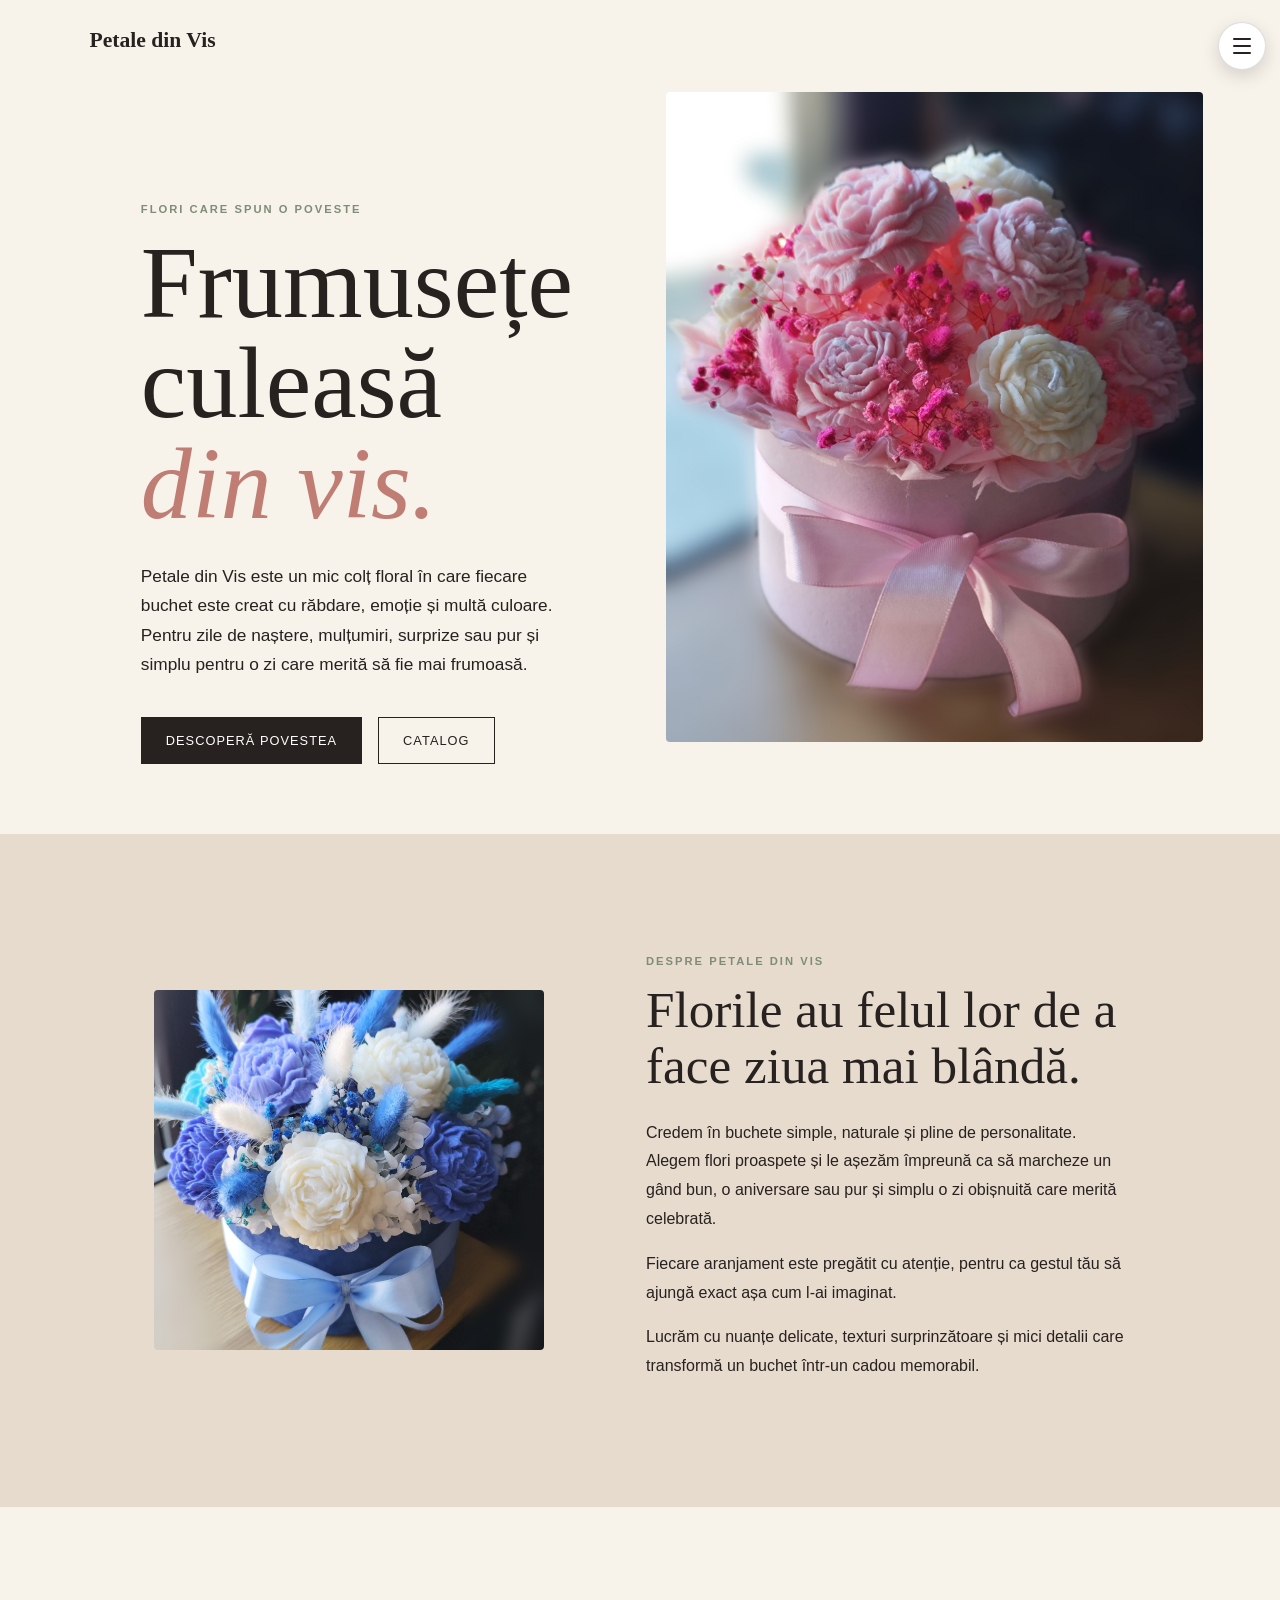
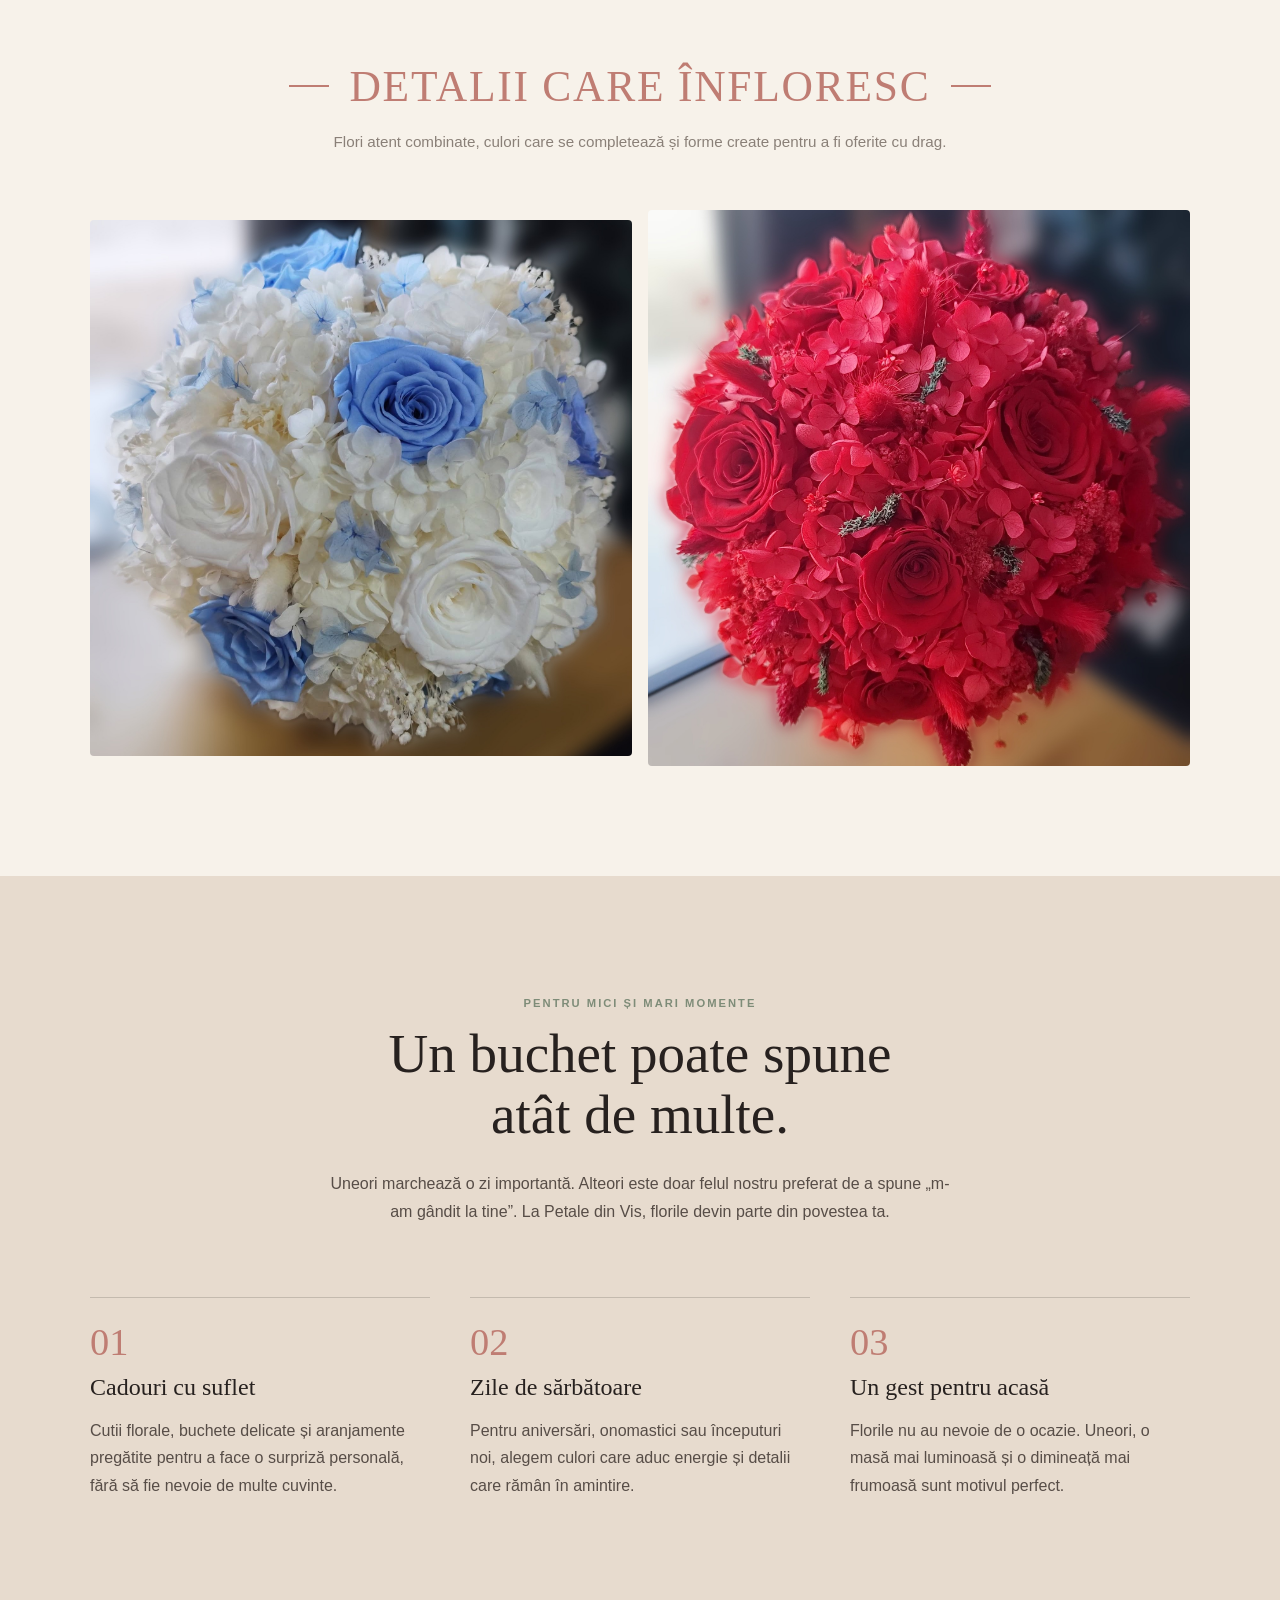
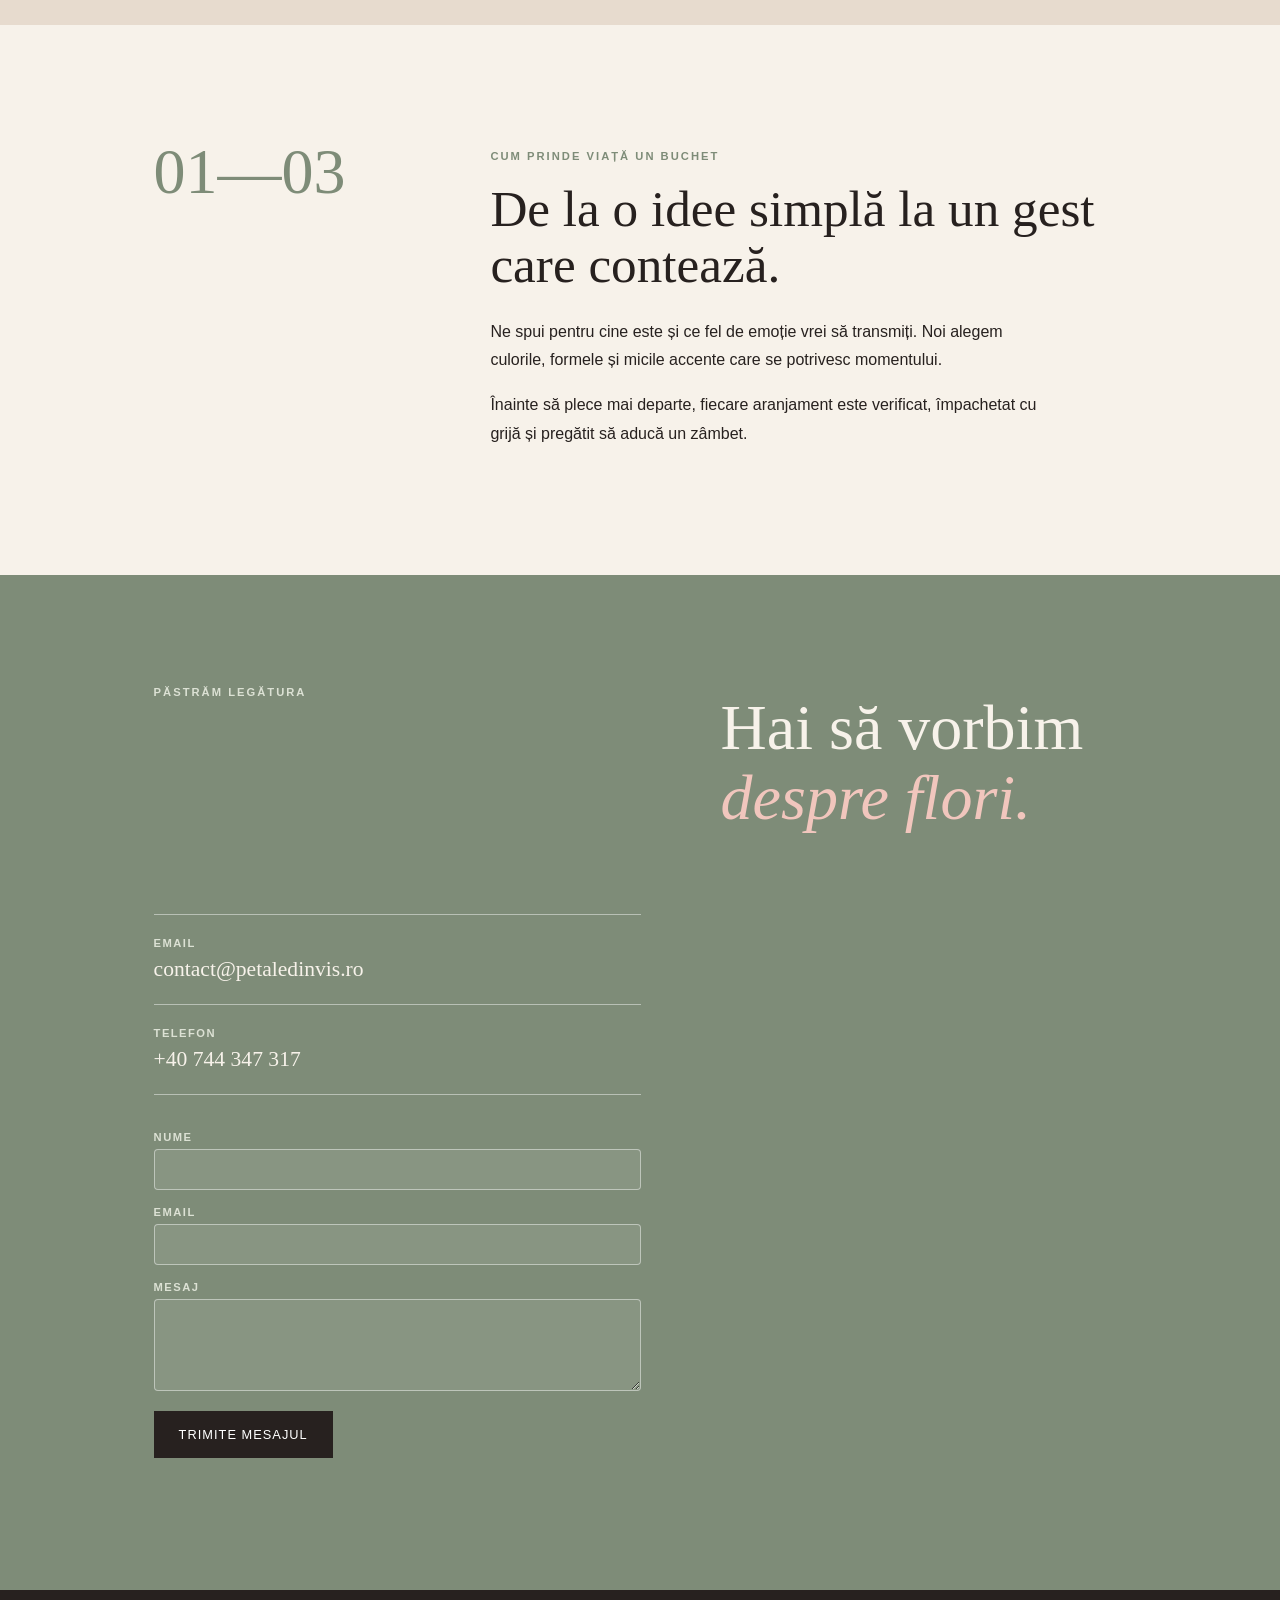
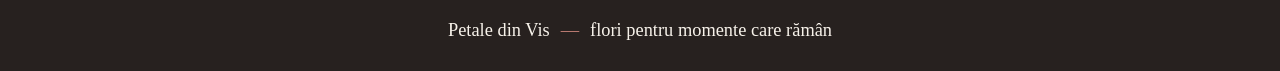
==== index.html @ ecc4f85a "Wire contact form to Brevo transactional email via a PHP endpoint Also fixes .cpanel.yml, which was " ====
<!doctype html>
<html lang="ro">
  <head>
    <meta charset="UTF-8" />
    <meta name="viewport" content="width=device-width, initial-scale=1.0, viewport-fit=cover" />
    <title>Petale din Vis</title>
    <script>
      (function () {
        try {
          var stored = localStorage.getItem('theme');
          var theme = stored || (window.matchMedia && window.matchMedia('(prefers-color-scheme: dark)').matches ? 'dark' : 'light');
          document.documentElement.setAttribute('data-theme', theme);
        } catch (e) {}
      })();
    </script>
    <link rel="stylesheet" href="style.css" />
  </head>
  <body>
    <button class="menu-toggle" id="menuToggle" type="button" aria-expanded="false" aria-controls="siteMenu" aria-label="Deschide meniul">
      <span></span><span></span><span></span>
    </button>
    <div class="site-menu-backdrop" id="siteMenuBackdrop"></div>
    <div class="site-menu" id="siteMenu" aria-hidden="true">
      <div class="site-menu__group">
        <p class="site-menu__eyebrow">Meniu</p>
        <nav class="site-menu__links" aria-label="Meniu principal">
          <a href="#acasa">Acasă</a>
          <a href="#momente">Pentru tine</a>
          <a href="catalog.html">Catalog</a>
          <a href="#contact">Contact</a>
        </nav>
      </div>
      <div class="site-menu__divider" aria-hidden="true"></div>
      <div class="site-menu__group site-menu__group--actions">
        <p class="site-menu__eyebrow">Cont</p>
        <div class="site-menu__actions">
          <button class="login-btn" id="loginBtn" type="button">
            <svg viewBox="0 0 24 24" fill="none" stroke="currentColor" stroke-width="2" stroke-linecap="round" stroke-linejoin="round" aria-hidden="true"><path d="M20 21a8 8 0 0 0-16 0" /><circle cx="12" cy="7" r="4" /></svg>
            Log in
          </button>
          <button class="theme-toggle" id="themeToggle" type="button" aria-pressed="false">
            <span class="theme-toggle__label">Mod întunecat</span>
            <span class="theme-toggle__track">
              <span class="theme-toggle__thumb">
                <svg class="icon-sun" viewBox="0 0 24 24" fill="none" stroke="currentColor" stroke-width="2" stroke-linecap="round" stroke-linejoin="round" aria-hidden="true"><circle cx="12" cy="12" r="4" /><path d="M12 2v2M12 20v2M4.9 4.9l1.4 1.4M17.7 17.7l1.4 1.4M2 12h2M20 12h2M4.9 19.1l1.4-1.4M17.7 6.3l1.4-1.4" /></svg>
                <svg class="icon-moon" viewBox="0 0 24 24" fill="none" stroke="currentColor" stroke-width="2" stroke-linecap="round" stroke-linejoin="round" aria-hidden="true"><path d="M20 14.5A8 8 0 1 1 9.5 4a6.5 6.5 0 0 0 10.5 10.5z" /></svg>
              </span>
            </span>
          </button>
        </div>
      </div>
    </div>
    <div class="login-modal" id="loginModal" aria-hidden="true">
      <div class="login-modal__panel" role="dialog" aria-modal="true" aria-labelledby="loginModalTitle">
        <p class="login-modal__eyebrow">Cont Petale din Vis</p>
        <h3 id="loginModalTitle">Autentificare</h3>
        <p>Alege cum vrei să te conectezi. Contul complet va fi disponibil în curând.</p>
        <button class="google-btn" id="googleSignInBtn" type="button">
          <svg viewBox="0 0 18 18" aria-hidden="true"><path fill="#4285F4" d="M17.64 9.2c0-.64-.06-1.25-.16-1.84H9v3.48h4.84a4.14 4.14 0 0 1-1.8 2.72v2.26h2.9c1.7-1.57 2.68-3.87 2.68-6.62z"/><path fill="#34A853" d="M9 18c2.43 0 4.47-.8 5.96-2.18l-2.9-2.26c-.8.54-1.84.86-3.06.86-2.35 0-4.34-1.59-5.05-3.72H.9v2.33A9 9 0 0 0 9 18z"/><path fill="#FBBC05" d="M3.95 10.7A5.4 5.4 0 0 1 3.66 9c0-.59.1-1.17.29-1.7V4.97H.9A9 9 0 0 0 0 9c0 1.45.35 2.83.9 4.03l3.05-2.33z"/><path fill="#EA4335" d="M9 3.58c1.32 0 2.5.45 3.44 1.35l2.58-2.58C13.46.89 11.43 0 9 0A9 9 0 0 0 .9 4.97l3.05 2.33C4.66 5.17 6.65 3.58 9 3.58z"/></svg>
          <span>Continuă cu Google</span>
        </button>
        <p class="login-modal__note" id="googleSignInNote"></p>
        <div class="login-modal__divider"><span>sau</span></div>
        <button class="login-modal__close" id="loginModalClose" type="button">Am înțeles</button>
      </div>
    </div>

    <header class="hero">
      <nav class="nav">
        <a class="brand" href="#acasa">Petale din Vis</a>
      </nav>
      <div class="hero-copy" id="acasa">
        <p class="eyebrow">FLORI CARE SPUN O POVESTE</p>
        <h1>Frumusețe culeasă<br /><em>din vis.</em></h1>
        <p class="intro">Petale din Vis este un mic colț floral în care fiecare buchet este creat cu răbdare, emoție și multă culoare. Pentru zile de naștere, mulțumiri, surprize sau pur și simplu pentru o zi care merită să fie mai frumoasă.</p>
        <div class="hero-buttons">
          <a class="button" href="#despre">Descoperă povestea</a>
          <a class="button button-outline" href="catalog.html">Catalog</a>
        </div>
      </div>
      <img class="hero-slot photo" src="buchet-roz-cutie.jpg" alt="Buchet roz într-o cutie cu fundă" />
    </header>

    <main>
      <section class="about" id="despre">
        <img class="small-slot photo" src="buchet-albastru-cutie.jpg" alt="Aranjament floral albastru într-o cutie catifelată" />
        <div class="about-copy">
          <p class="eyebrow">DESPRE PETALE DIN VIS</p>
          <h2>Florile au felul lor de a face ziua mai blândă.</h2>
          <p>Credem în buchete simple, naturale și pline de personalitate. Alegem flori proaspete și le așezăm împreună ca să marcheze un gând bun, o aniversare sau pur și simplu o zi obișnuită care merită celebrată.</p>
          <p>Fiecare aranjament este pregătit cu atenție, pentru ca gestul tău să ajungă exact așa cum l-ai imaginat.</p>
          <p>Lucrăm cu nuanțe delicate, texturi surprinzătoare și mici detalii care transformă un buchet într-un cadou memorabil.</p>
        </div>
      </section>

      <section class="gallery" aria-label="Galerie foto">
        <div class="gallery-heading">
          <p class="eyebrow">DETALII CARE ÎNFLORESC</p>
          <p class="gallery-note">Flori atent combinate, culori care se completează și forme create pentru a fi oferite cu drag.</p>
        </div>
        <div class="gallery-grid">
          <img class="gallery-tall photo" src="buchet-albastru.jpg" alt="Buchet cu trandafiri albaștri și albi" />
          <img class="gallery-wide photo" src="buchet-rosu.jpg" alt="Buchet cu trandafiri roșii" />
        </div>
      </section>

      <section class="moments" id="momente">
        <div class="moments-intro">
          <p class="eyebrow">PENTRU MICI ȘI MARI MOMENTE</p>
          <h2>Un buchet poate spune<br />atât de multe.</h2>
          <p>Uneori marchează o zi importantă. Alteori este doar felul nostru preferat de a spune „m-am gândit la tine”. La Petale din Vis, florile devin parte din povestea ta.</p>
        </div>
        <div class="moment-list">
          <article>
            <span>01</span>
            <h3>Cadouri cu suflet</h3>
            <p>Cutii florale, buchete delicate și aranjamente pregătite pentru a face o surpriză personală, fără să fie nevoie de multe cuvinte.</p>
          </article>
          <article>
            <span>02</span>
            <h3>Zile de sărbătoare</h3>
            <p>Pentru aniversări, onomastici sau începuturi noi, alegem culori care aduc energie și detalii care rămân în amintire.</p>
          </article>
          <article>
            <span>03</span>
            <h3>Un gest pentru acasă</h3>
            <p>Florile nu au nevoie de o ocazie. Uneori, o masă mai luminoasă și o dimineață mai frumoasă sunt motivul perfect.</p>
          </article>
        </div>
      </section>

      <section class="process">
        <div class="process-number">01—03</div>
        <div class="process-copy">
          <p class="eyebrow">CUM PRINDE VIAȚĂ UN BUCHET</p>
          <h2>De la o idee simplă la un gest care contează.</h2>
          <p>Ne spui pentru cine este și ce fel de emoție vrei să transmiți. Noi alegem culorile, formele și micile accente care se potrivesc momentului.</p>
          <p>Înainte să plece mai departe, fiecare aranjament este verificat, împachetat cu grijă și pregătit să aducă un zâmbet.</p>
        </div>
      </section>

      <section class="contact" id="contact">
        <p class="eyebrow">PĂSTRĂM LEGĂTURA</p>
        <h2>Hai să vorbim<br /><em>despre flori.</em></h2>
        <div class="contact-right">
          <div class="contact-details">
            <div><span>Email</span><strong>contact@petaledinvis.ro</strong></div>
            <div><span>Telefon</span><strong>+40 744 347 317</strong></div>
          </div>
          <form class="contact-form" id="contactForm" novalidate>
            <div class="form-field">
              <label for="cf-name">Nume</label>
              <input type="text" id="cf-name" name="name" autocomplete="name" required />
            </div>
            <div class="form-field">
              <label for="cf-email">Email</label>
              <input type="email" id="cf-email" name="email" autocomplete="email" required />
            </div>
            <div class="form-field">
              <label for="cf-message">Mesaj</label>
              <textarea id="cf-message" name="message" rows="4" required></textarea>
            </div>
            <div class="form-field form-field--hp" aria-hidden="true">
              <label for="cf-company">Companie</label>
              <input type="text" id="cf-company" name="company" tabindex="-1" autocomplete="off" />
            </div>
            <button type="submit" class="button contact-form__submit" id="contactFormSubmit">Trimite mesajul</button>
            <p class="contact-form__status" id="contactFormStatus" role="status" aria-live="polite"></p>
          </form>
        </div>
      </section>
    </main>

    <footer>Petale din Vis <span>—</span> flori pentru momente care rămân</footer>
    <script src="script.js"></script>
  </body>
</html>
---- style.css ----
:root {
  --ink: #27211f;
  --paper: #f7f2ea;
  --rose: #bf7d73;
  --sage: #7e8c78;
  --bg-alt: #e7dbce;
  --muted: #574d47;
  --muted-2: #8a8078;
  --border: rgba(39, 33, 31, .18);
  --footer-bg: #27211f;
  --footer-text: #f7f2ea;
  --contact-bg: var(--sage);
  --contact-text: var(--paper);
  --surface: #ffffff;
  --surface-border: rgba(39, 33, 31, .15);
  --button-bg: #27211f;
  --button-text: #ffffff;
}

:root[data-theme="dark"] {
  --ink: #f1ebe2;
  --paper: #1b1815;
  --rose: #e2998c;
  --sage: #9aa792;
  --bg-alt: #24201d;
  --muted: #cdc2b5;
  --muted-2: #a89e91;
  --border: rgba(241, 235, 226, .18);
  --footer-bg: #100e0c;
  --footer-text: #f1ebe2;
  --contact-bg: #3c4638;
  --contact-text: #f1ebe2;
  --surface: #262220;
  --surface-border: rgba(241, 235, 226, .16);
  --button-bg: #f1ebe2;
  --button-text: #1b1815;
}

* { box-sizing: border-box; }
html { scroll-behavior: smooth; }
body { margin: 0; background: var(--paper); color: var(--ink); font-family: Arial, Helvetica, sans-serif; transition: background-color .25s ease, color .25s ease; }
.hero { min-height: 800px; padding: 28px 7vw 70px; position: relative; overflow: hidden; }
.nav { display: flex; align-items: center; justify-content: space-between; gap: 12px 20px; flex-wrap: wrap; font-size: .75rem; font-weight: 700; letter-spacing: .11em; text-transform: uppercase; }
.nav a { color: inherit; text-decoration: none; }
.brand { font-family: Georgia, "Times New Roman", serif; font-size: 1.35rem; font-weight: bold; letter-spacing: 0; text-transform: none; }
.hero-copy { max-width: 610px; margin: 150px 0 0 4vw; position: relative; z-index: 1; }
.eyebrow { color: var(--sage); font-size: .7rem; font-weight: 700; letter-spacing: .18em; }
h1, h2 { font-family: Georgia, "Times New Roman", serif; font-weight: normal; line-height: 1.1; }
h1 { font-size: clamp(3.8rem, 8vw, 7.2rem); line-height: .98; margin: 18px 0 28px; }
h1 em { color: var(--rose); }
.intro { max-width: 440px; font-size: 1.08rem; line-height: 1.7; }
.hero-buttons { display: flex; gap: 16px; flex-wrap: wrap; }
.button { display: inline-block; background: var(--button-bg); color: var(--button-text); border: 1px solid var(--button-bg); margin-top: 20px; padding: 15px 24px; font-size: .8rem; letter-spacing: .08em; text-decoration: none; text-transform: uppercase; transition: background-color .25s ease, color .25s ease, border-color .25s ease; }
.button-outline { background: transparent; color: var(--ink); border-color: var(--ink); }
.photo { display: block; width: 100%; height: 100%; object-fit: cover; border-radius: 4px; }
.about, .moments, .catalog-hero, .catalog-grid, .gallery { transition: background-color .25s ease; }
:root[data-theme="dark"] .photo { filter: brightness(.92) saturate(1.02); }
.hero-slot { width: min(42vw, 620px); height: 650px; position: absolute; right: 6vw; top: 50%; transform: translateY(-50%); }
.about { background: var(--bg-alt); display: grid; gap: clamp(42px, 8vw, 130px); grid-template-columns: minmax(220px, 390px) minmax(280px, 600px); align-items: center; padding: 110px 12vw; }
.small-slot { height: 360px; }
.about-copy h2 { font-size: clamp(2.5rem, 4vw, 4.2rem); margin: 15px 0 24px; }
.about-copy p:not(.eyebrow) { line-height: 1.8; max-width: 570px; }
.gallery { padding: 110px 7vw; }
.gallery-heading { text-align: center; max-width: 960px; margin: 0 auto; }
.gallery-heading .eyebrow { display: flex; align-items: center; justify-content: center; gap: 20px; font-size: clamp(2rem, 3.4vw, 3rem); font-family: Georgia, "Times New Roman", serif; font-weight: normal; color: var(--rose); letter-spacing: .04em; text-transform: none; margin-bottom: 22px; white-space: nowrap; }
.gallery-heading .eyebrow::before, .gallery-heading .eyebrow::after { content: ""; width: 40px; height: 2px; background: var(--rose); }
.gallery-heading .gallery-note { color: var(--muted-2); font-size: .95rem; }
.gallery-grid { display: grid; grid-template-columns: 1fr 1fr; align-items: center; gap: 16px; max-width: 1100px; margin: 60px auto 0; }
.gallery-grid .photo { height: auto; object-fit: contain; }
.moments { background: var(--bg-alt); padding: 110px 7vw; }
.moments-intro { max-width: 640px; margin: 0 auto 70px; text-align: center; }
.moments-intro h2 { font-size: clamp(2.5rem, 4.3vw, 4.2rem); margin: 15px 0 24px; }
.moments-intro p:not(.eyebrow) { line-height: 1.8; color: var(--muted); }
.moment-list { display: grid; grid-template-columns: repeat(3, 1fr); gap: 40px; max-width: 1100px; margin: 0 auto; }
.moment-list article { border-top: 1px solid var(--border); padding-top: 22px; }
.moment-list span { font-family: Georgia, "Times New Roman", serif; font-size: 2.4rem; color: var(--rose); }
.moment-list h3 { font-family: Georgia, "Times New Roman", serif; font-weight: normal; font-size: 1.5rem; margin: 10px 0 14px; }
.moment-list p { line-height: 1.7; color: var(--muted); }
.process { display: grid; grid-template-columns: minmax(140px, 260px) minmax(280px, 640px); gap: clamp(30px, 6vw, 100px); align-items: start; padding: 110px 12vw; }
.process-number { font-family: Georgia, "Times New Roman", serif; font-size: clamp(2.6rem, 5vw, 4.4rem); color: var(--sage); }
.process-copy h2 { font-size: clamp(2.5rem, 4vw, 4.2rem); margin: 15px 0 24px; }
.process-copy p { line-height: 1.8; max-width: 560px; }
.contact { background: var(--contact-bg); color: var(--contact-text); padding: 100px 12vw; display: grid; grid-template-columns: 1.2fr 1fr; gap: 80px; align-items: start; transition: background-color .25s ease, color .25s ease; }
.contact .eyebrow { color: #dce1d4; }
.contact h2 { font-size: clamp(3.2rem, 5vw, 5.8rem); margin: 18px 0 0; }
.contact h2 em { color: #f1c6bd; }
.contact-right { display: flex; flex-direction: column; gap: 36px; }
.contact-details { border-top: 1px solid rgba(255,255,255,.45); }
.contact-details div { display: flex; flex-direction: column; gap: 8px; padding: 22px 0; border-bottom: 1px solid rgba(255,255,255,.45); }
.contact-details span { font-size: .7rem; font-weight: 700; letter-spacing: .13em; text-transform: uppercase; color: #dce1d4; }
.contact-details strong { font-family: Georgia, "Times New Roman", serif; font-size: 1.35rem; font-weight: normal; }

.contact-form { display: flex; flex-direction: column; gap: 16px; }
.form-field { display: flex; flex-direction: column; gap: 6px; }
.form-field label { font-size: .7rem; font-weight: 700; letter-spacing: .13em; text-transform: uppercase; color: #dce1d4; }
.form-field input, .form-field textarea { font-family: inherit; font-size: .95rem; color: var(--contact-text); background: rgba(255,255,255,.08); border: 1px solid rgba(255,255,255,.45); border-radius: 4px; padding: 11px 13px; resize: vertical; }
.form-field input::placeholder, .form-field textarea::placeholder { color: rgba(255,255,255,.5); }
.form-field input:focus, .form-field textarea:focus { outline: none; border-color: var(--rose); background: rgba(255,255,255,.14); }
.form-field--hp { position: absolute; width: 1px; height: 1px; overflow: hidden; opacity: 0; pointer-events: none; }
.contact-form__submit { align-self: flex-start; margin-top: 4px; }
.contact-form__submit[disabled] { opacity: .6; cursor: default; }
.contact-form__status { margin: 0; font-size: .85rem; min-height: 1.2em; }
.contact-form__status.is-success { color: #d9f2c8; }
.contact-form__status.is-error { color: #ffcfc4; }
footer { background: var(--footer-bg); color: var(--footer-text); padding: 30px 7vw; text-align: center; font-family: Georgia, "Times New Roman", serif; font-size: 1.15rem; transition: background-color .25s ease, color .25s ease; }
footer span { color: var(--rose); padding: 0 .4rem; }
.catalog-hero { background: var(--bg-alt); padding: 28px 7vw 90px; }
.catalog-intro { max-width: 640px; margin: 90px auto 0; text-align: center; }
.catalog-intro h1 { font-size: clamp(3rem, 6vw, 5.2rem); }
.catalog-intro .intro { max-width: 100%; margin: 0 auto; }
.catalog-grid { display: grid; grid-template-columns: repeat(auto-fit, minmax(240px, 1fr)); gap: 36px; max-width: 1200px; margin: 0 auto; padding: 90px 7vw; }
.catalog-item .photo { height: auto; aspect-ratio: 1 / 1; }
.catalog-item h3 { font-family: Georgia, "Times New Roman", serif; font-weight: normal; font-size: 1.3rem; margin: 18px 0 6px; }
.catalog-item p { color: var(--muted); margin: 0; }

.menu-toggle { position: fixed; top: max(22px, env(safe-area-inset-top)); right: max(14px, env(safe-area-inset-right)); width: 48px; height: 48px; display: flex; flex-direction: column; align-items: center; justify-content: center; gap: 5px; background: var(--surface); border: 1px solid var(--surface-border); border-radius: 50%; cursor: pointer; z-index: 1002; padding: 0; box-shadow: 0 6px 18px rgba(0,0,0,.14); transition: box-shadow .2s ease, transform .2s ease, background-color .25s ease, border-color .25s ease; }
.menu-toggle:hover { box-shadow: 0 8px 22px rgba(0,0,0,.18); transform: translateY(-1px); }
.menu-toggle:focus-visible { outline: 2px solid var(--rose); outline-offset: 3px; }
.menu-toggle span { width: 18px; height: 2px; border-radius: 2px; background: var(--ink); transition: transform .3s ease, opacity .2s ease, background-color .25s ease; }
.menu-toggle[aria-expanded="true"] span:nth-child(1) { transform: translateY(7px) rotate(45deg); }
.menu-toggle[aria-expanded="true"] span:nth-child(2) { opacity: 0; }
.menu-toggle[aria-expanded="true"] span:nth-child(3) { transform: translateY(-7px) rotate(-45deg); }

.site-menu-backdrop { position: fixed; inset: 0; background: rgba(15, 12, 10, .35); z-index: 999; opacity: 0; visibility: hidden; transition: opacity .3s ease, visibility 0s linear .3s; }
.site-menu-backdrop.is-open { opacity: 1; visibility: visible; transition: opacity .3s ease; }

.site-menu { position: fixed; top: 0; left: 0; right: 0; height: 20vh; background: var(--paper); background-image: linear-gradient(180deg, var(--surface) 0%, var(--paper) 100%); border-bottom: 1px solid var(--surface-border); box-shadow: 0 24px 48px rgba(0,0,0,.2); z-index: 1000; display: flex; align-items: center; gap: 5vw; padding: 26px 7vw; padding-right: calc(7vw + 68px); padding-top: max(26px, env(safe-area-inset-top)); transform: translateY(-100%); opacity: 0; visibility: hidden; overflow-y: auto; transition: transform .35s cubic-bezier(.22,1,.36,1), opacity .3s ease, visibility 0s linear .35s, background-color .25s ease; }
.site-menu.is-open { transform: translateY(0); opacity: 1; visibility: visible; transition: transform .35s cubic-bezier(.22,1,.36,1), opacity .3s ease, background-color .25s ease; }
.site-menu::before { content: ""; position: absolute; top: 0; left: 0; right: 0; height: 3px; background: linear-gradient(90deg, var(--rose), var(--sage)); }

.site-menu__group { display: flex; flex-direction: column; gap: 14px; }
.site-menu__eyebrow { color: var(--sage); font-size: .66rem; font-weight: 700; letter-spacing: .18em; text-transform: uppercase; }
.site-menu__divider { align-self: stretch; width: 1px; background: var(--surface-border); }

.site-menu__links { display: flex; flex-wrap: wrap; gap: 10px 30px; font-family: Georgia, "Times New Roman", serif; font-size: 1.1rem; }
.site-menu__links a { position: relative; color: var(--ink); text-decoration: none; padding-bottom: 3px; opacity: 0; transform: translateY(6px); transition: color .2s ease; }
.site-menu__links a::after { content: ""; position: absolute; left: 0; bottom: 0; width: 0; height: 1px; background: var(--rose); transition: width .25s ease; }
.site-menu__links a:hover { color: var(--rose); }
.site-menu__links a:hover::after { width: 100%; }
.site-menu.is-open .site-menu__links a { animation: menuLinkIn .4s ease forwards; }
.site-menu.is-open .site-menu__links a:nth-child(1) { animation-delay: .05s; }
.site-menu.is-open .site-menu__links a:nth-child(2) { animation-delay: .1s; }
.site-menu.is-open .site-menu__links a:nth-child(3) { animation-delay: .15s; }
.site-menu.is-open .site-menu__links a:nth-child(4) { animation-delay: .2s; }
@keyframes menuLinkIn { to { opacity: 1; transform: translateY(0); } }

.site-menu__group--actions { margin-left: auto; }
.site-menu__actions { display: flex; align-items: center; gap: 14px; flex-wrap: wrap; }
.login-btn { display: inline-flex; align-items: center; gap: 8px; background: transparent; border: 1px solid var(--ink); color: var(--ink); padding: 10px 18px; font-size: .72rem; font-weight: 700; letter-spacing: .08em; text-transform: uppercase; cursor: pointer; border-radius: 999px; transition: background-color .2s ease, color .2s ease, border-color .25s ease; }
.login-btn:hover { background: var(--ink); color: var(--paper); }
.login-btn svg { width: 15px; height: 15px; flex-shrink: 0; }

.theme-toggle { display: flex; align-items: center; gap: 8px; background: transparent; border: 1px solid var(--surface-border); color: var(--ink); padding: 5px; border-radius: 999px; cursor: pointer; }
.theme-toggle__track { position: relative; width: 42px; height: 24px; border-radius: 999px; background: var(--bg-alt); transition: background-color .25s ease; }
.theme-toggle__thumb { position: absolute; top: 2px; left: 2px; width: 20px; height: 20px; border-radius: 50%; background: var(--surface); box-shadow: 0 2px 6px rgba(0,0,0,.25); display: flex; align-items: center; justify-content: center; transition: transform .25s ease, background-color .25s ease; }
.theme-toggle__thumb svg { width: 12px; height: 12px; color: var(--rose); position: absolute; }
.theme-toggle__thumb .icon-moon { display: none; }
.theme-toggle[aria-pressed="true"] .theme-toggle__thumb { transform: translateX(18px); }
.theme-toggle[aria-pressed="true"] .theme-toggle__thumb .icon-sun { display: none; }
.theme-toggle[aria-pressed="true"] .theme-toggle__thumb .icon-moon { display: block; }
.theme-toggle__label { font-size: .68rem; font-weight: 700; letter-spacing: .06em; text-transform: uppercase; padding-right: 6px; }

.login-modal { position: fixed; inset: 0; background: rgba(15, 12, 10, .55); z-index: 1100; display: flex; align-items: center; justify-content: center; padding: 20px; opacity: 0; visibility: hidden; transition: opacity .2s ease, visibility 0s linear .2s; }
.login-modal.is-open { opacity: 1; visibility: visible; transition: opacity .2s ease; }
.login-modal__panel { position: relative; background: var(--surface); color: var(--ink); border: 1px solid var(--surface-border); border-radius: 12px; padding: 36px 30px; max-width: 360px; width: 100%; text-align: center; box-shadow: 0 30px 70px rgba(0,0,0,.35); }
.login-modal__panel::before { content: ""; position: absolute; top: 0; left: 16px; right: 16px; height: 3px; border-radius: 0 0 4px 4px; background: linear-gradient(90deg, var(--rose), var(--sage)); }
.login-modal__eyebrow { color: var(--sage); font-size: .66rem; font-weight: 700; letter-spacing: .18em; text-transform: uppercase; margin: 8px 0 10px; }
.login-modal__panel h3 { font-family: Georgia, "Times New Roman", serif; font-weight: normal; font-size: 1.6rem; margin: 0 0 10px; }
.login-modal__panel p { line-height: 1.6; color: var(--muted); margin: 0 0 22px; font-size: .92rem; }
.google-btn { display: flex; align-items: center; justify-content: center; gap: 10px; width: 100%; background: var(--surface); color: var(--ink); border: 1px solid var(--surface-border); padding: 12px 18px; font-size: .82rem; font-weight: 600; letter-spacing: .01em; cursor: pointer; border-radius: 999px; transition: box-shadow .2s ease, transform .15s ease; }
.google-btn:hover { box-shadow: 0 6px 16px rgba(0,0,0,.15); transform: translateY(-1px); }
.google-btn svg { width: 18px; height: 18px; flex-shrink: 0; }
.login-modal__divider { display: flex; align-items: center; gap: 12px; color: var(--muted-2); font-size: .7rem; letter-spacing: .1em; text-transform: uppercase; margin: 18px 0; }
.login-modal__divider::before, .login-modal__divider::after { content: ""; flex: 1; height: 1px; background: var(--surface-border); }
.login-modal__note { font-size: .78rem; color: var(--muted-2); margin: -6px 0 18px; min-height: 1.2em; }
.login-modal__close { background: var(--button-bg); color: var(--button-text); border: none; padding: 11px 22px; font-size: .72rem; font-weight: 700; letter-spacing: .06em; text-transform: uppercase; cursor: pointer; border-radius: 999px; width: 100%; }
@media (max-width: 720px) {
  body { padding-left: env(safe-area-inset-left); padding-right: env(safe-area-inset-right); }
  .hero { min-height: auto; padding: max(20px, env(safe-area-inset-top)) 6vw 50px; }
  footer { padding-bottom: max(30px, env(safe-area-inset-bottom)); }
  .nav { font-size: .68rem; gap: 10px 16px; }
  .hero-copy { margin: 60px 0 40px; }
  h1 { font-size: clamp(2.6rem, 11vw, 7.2rem); margin: 14px 0 22px; }
  .hero-slot { position: static; top: auto; transform: none; width: 100%; height: 280px; margin-top: 28px; }
  .hero-buttons { margin-top: 4px; }
  .about, .contact, .process { grid-template-columns: 1fr; padding: 60px 8vw; }
  .small-slot { height: 260px; }
  .gallery { padding: 60px 8vw; }
  .gallery-heading .eyebrow { font-size: 1.6rem; white-space: normal; gap: 12px; }
  .gallery-heading .eyebrow::before, .gallery-heading .eyebrow::after { width: 20px; }
  .gallery-grid { grid-template-columns: 1fr; margin-top: 36px; }
  .contact { gap: 40px; }
  .contact-right { gap: 28px; }
  .moments { padding: 60px 8vw; }
  .moments-intro { margin-bottom: 40px; }
  .moment-list { grid-template-columns: 1fr; gap: 28px; }
  .process { gap: 18px; }
  .catalog-hero { padding: 20px 6vw 60px; }
  .catalog-intro { margin-top: 60px; }
  .catalog-grid { padding: 60px 8vw; gap: 28px; }
  .menu-toggle { width: 42px; height: 42px; right: max(12px, env(safe-area-inset-right)); }
  .site-menu { height: 15vh; min-height: 260px; flex-direction: column; align-items: flex-start; justify-content: center; gap: 16px; padding: 20px 6vw; padding-right: calc(6vw + 54px); padding-top: max(20px, env(safe-area-inset-top)); }
  .site-menu__divider { display: none; }
  .site-menu__group { gap: 10px; }
  .site-menu__group--actions { margin-left: 0; width: 100%; }
  .site-menu__links { gap: 8px 18px; font-size: .95rem; }
  .site-menu__actions { gap: 12px; }
}
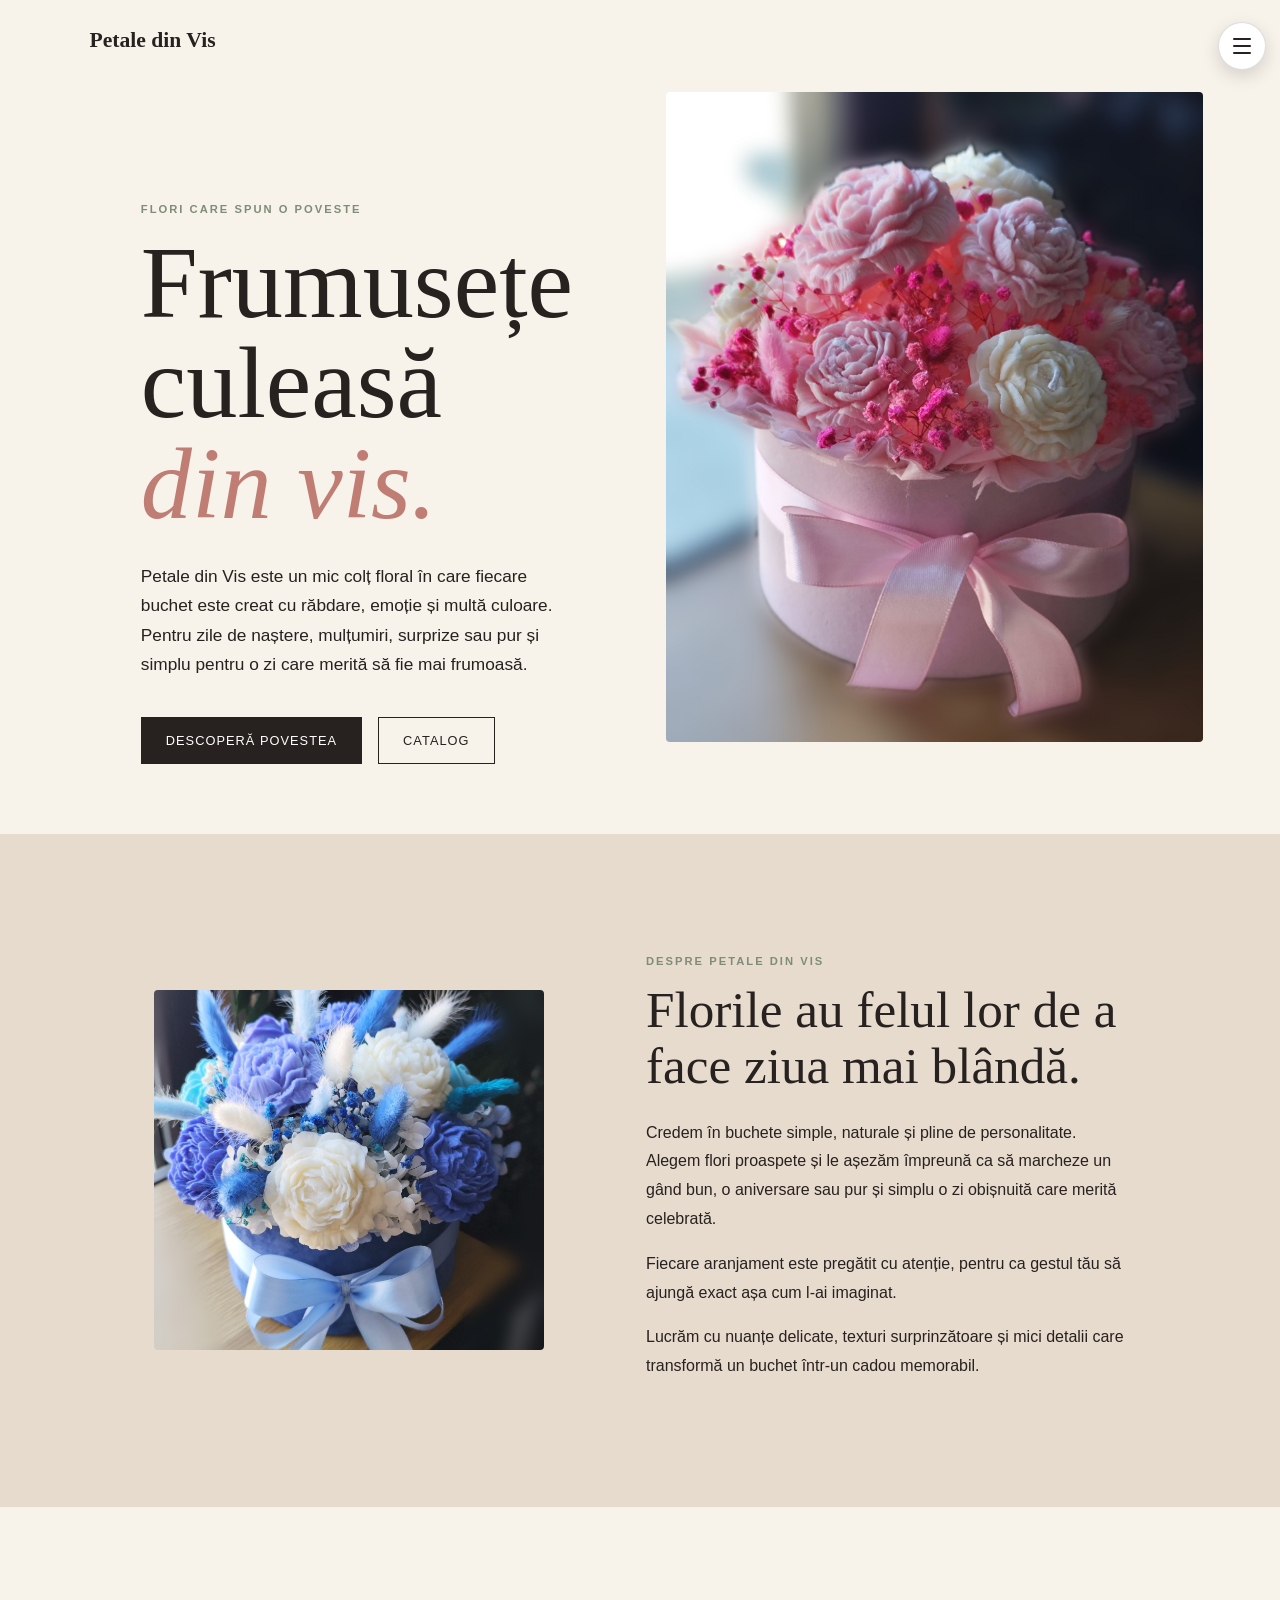
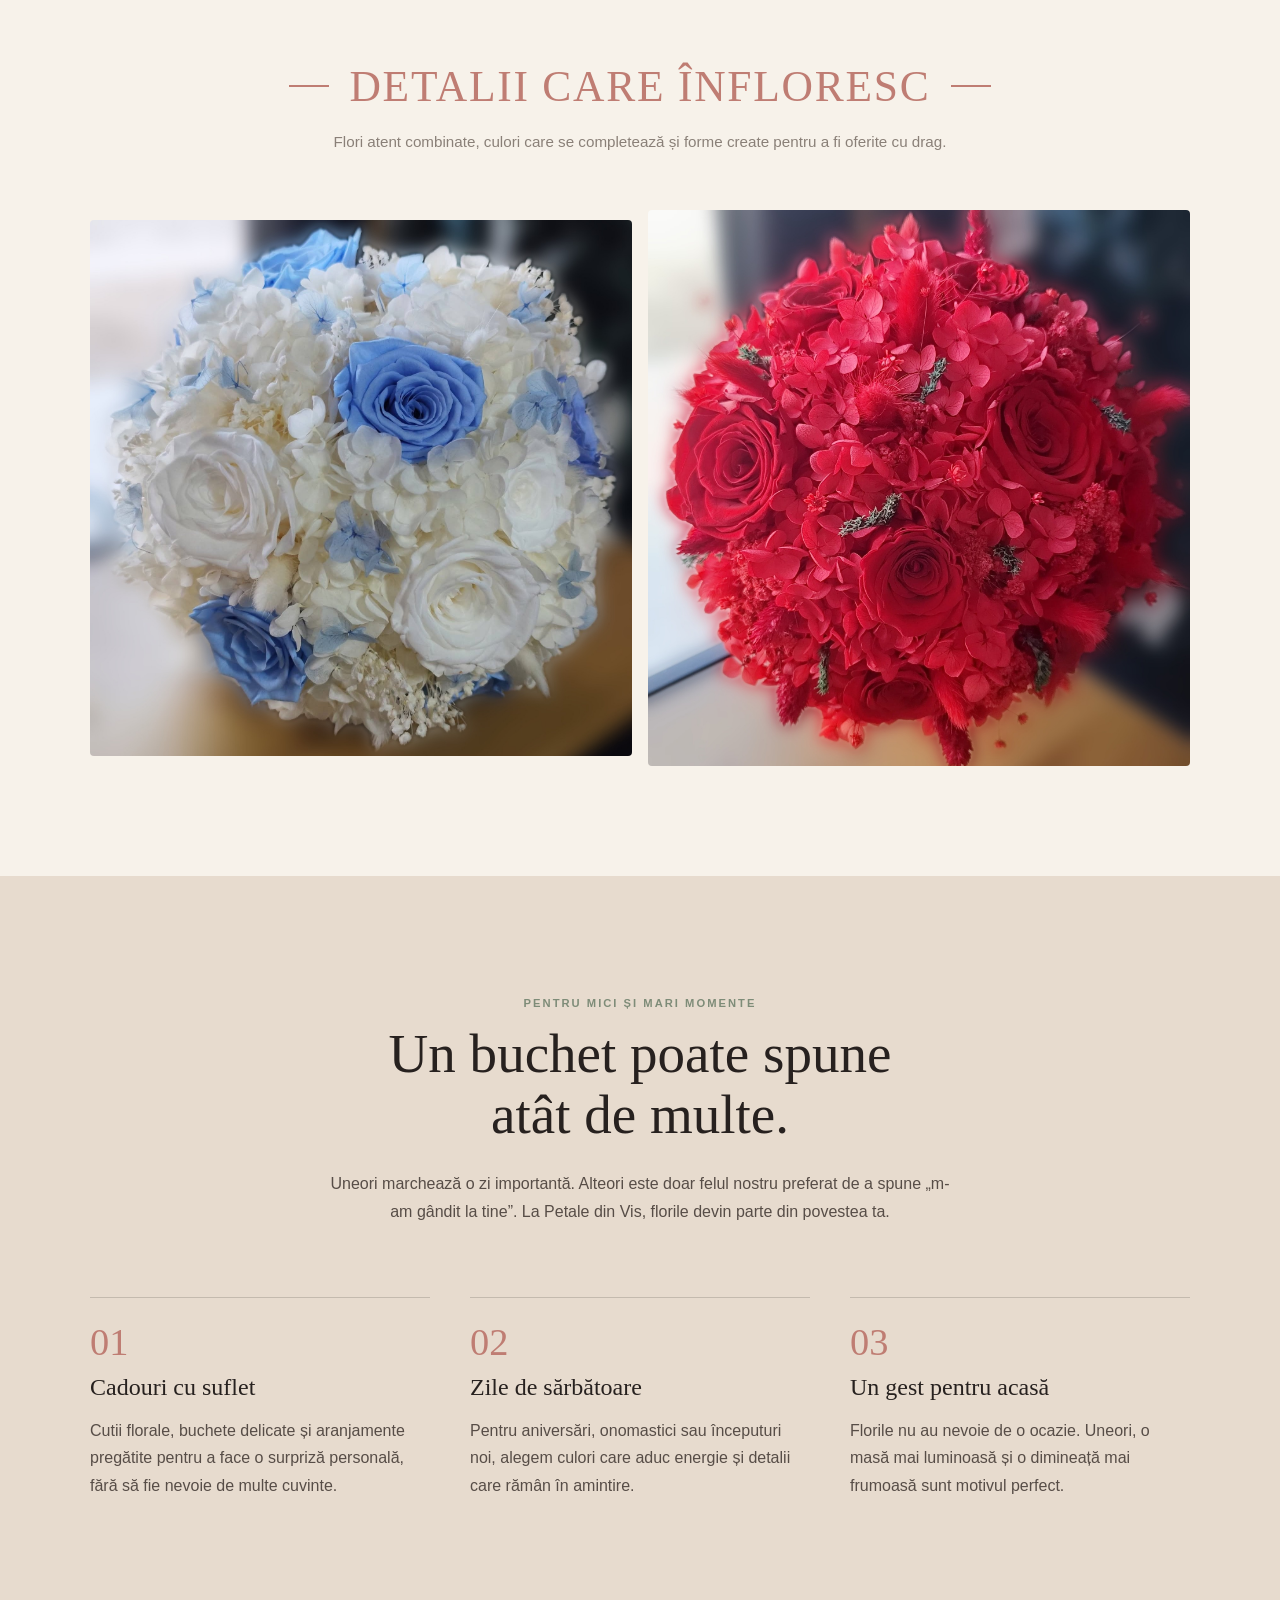
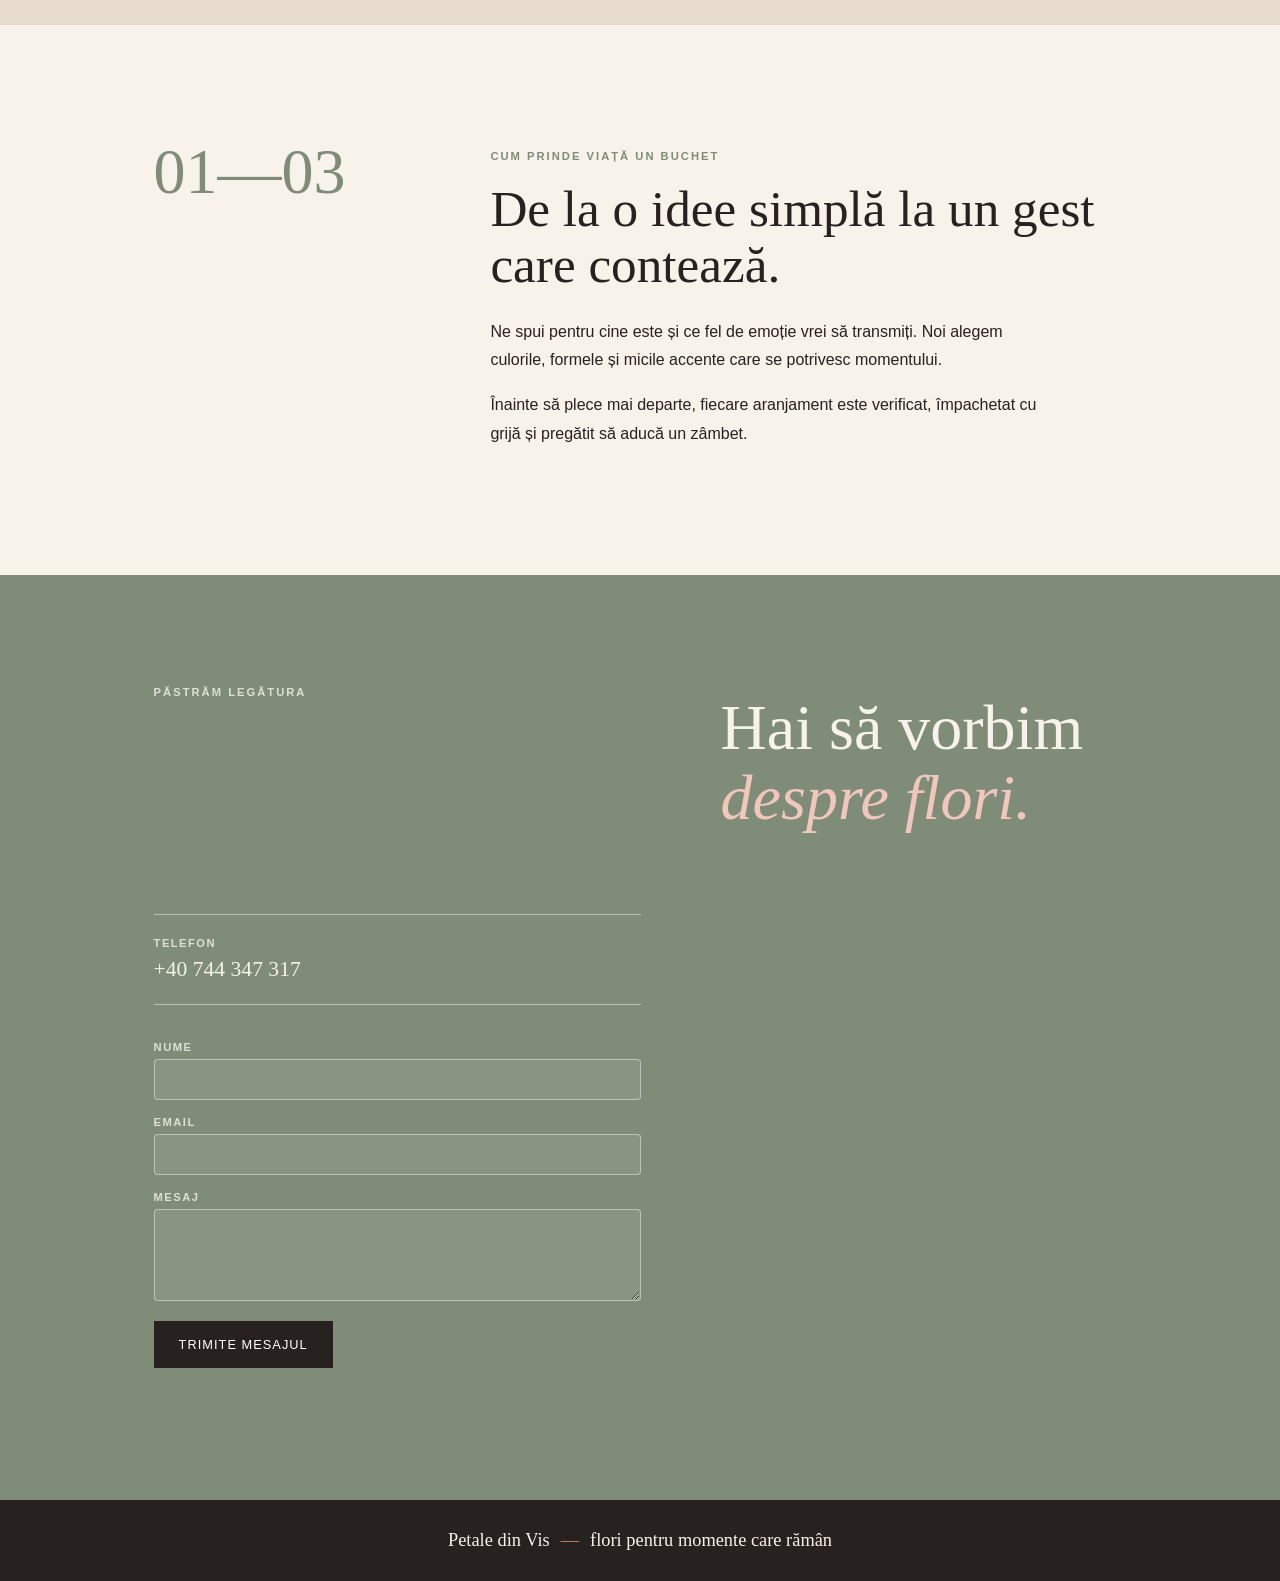
==== commit d8327821: "Remove email from contact details Removed email contact information from the contact details section" ====
--- a/index.html
+++ b/index.html
@@ -144,7 +144,6 @@
         <h2>Hai să vorbim<br /><em>despre flori.</em></h2>
         <div class="contact-right">
           <div class="contact-details">
-            <div><span>Email</span><strong>contact@petaledinvis.ro</strong></div>
             <div><span>Telefon</span><strong>+40 744 347 317</strong></div>
           </div>
           <form class="contact-form" id="contactForm" novalidate>
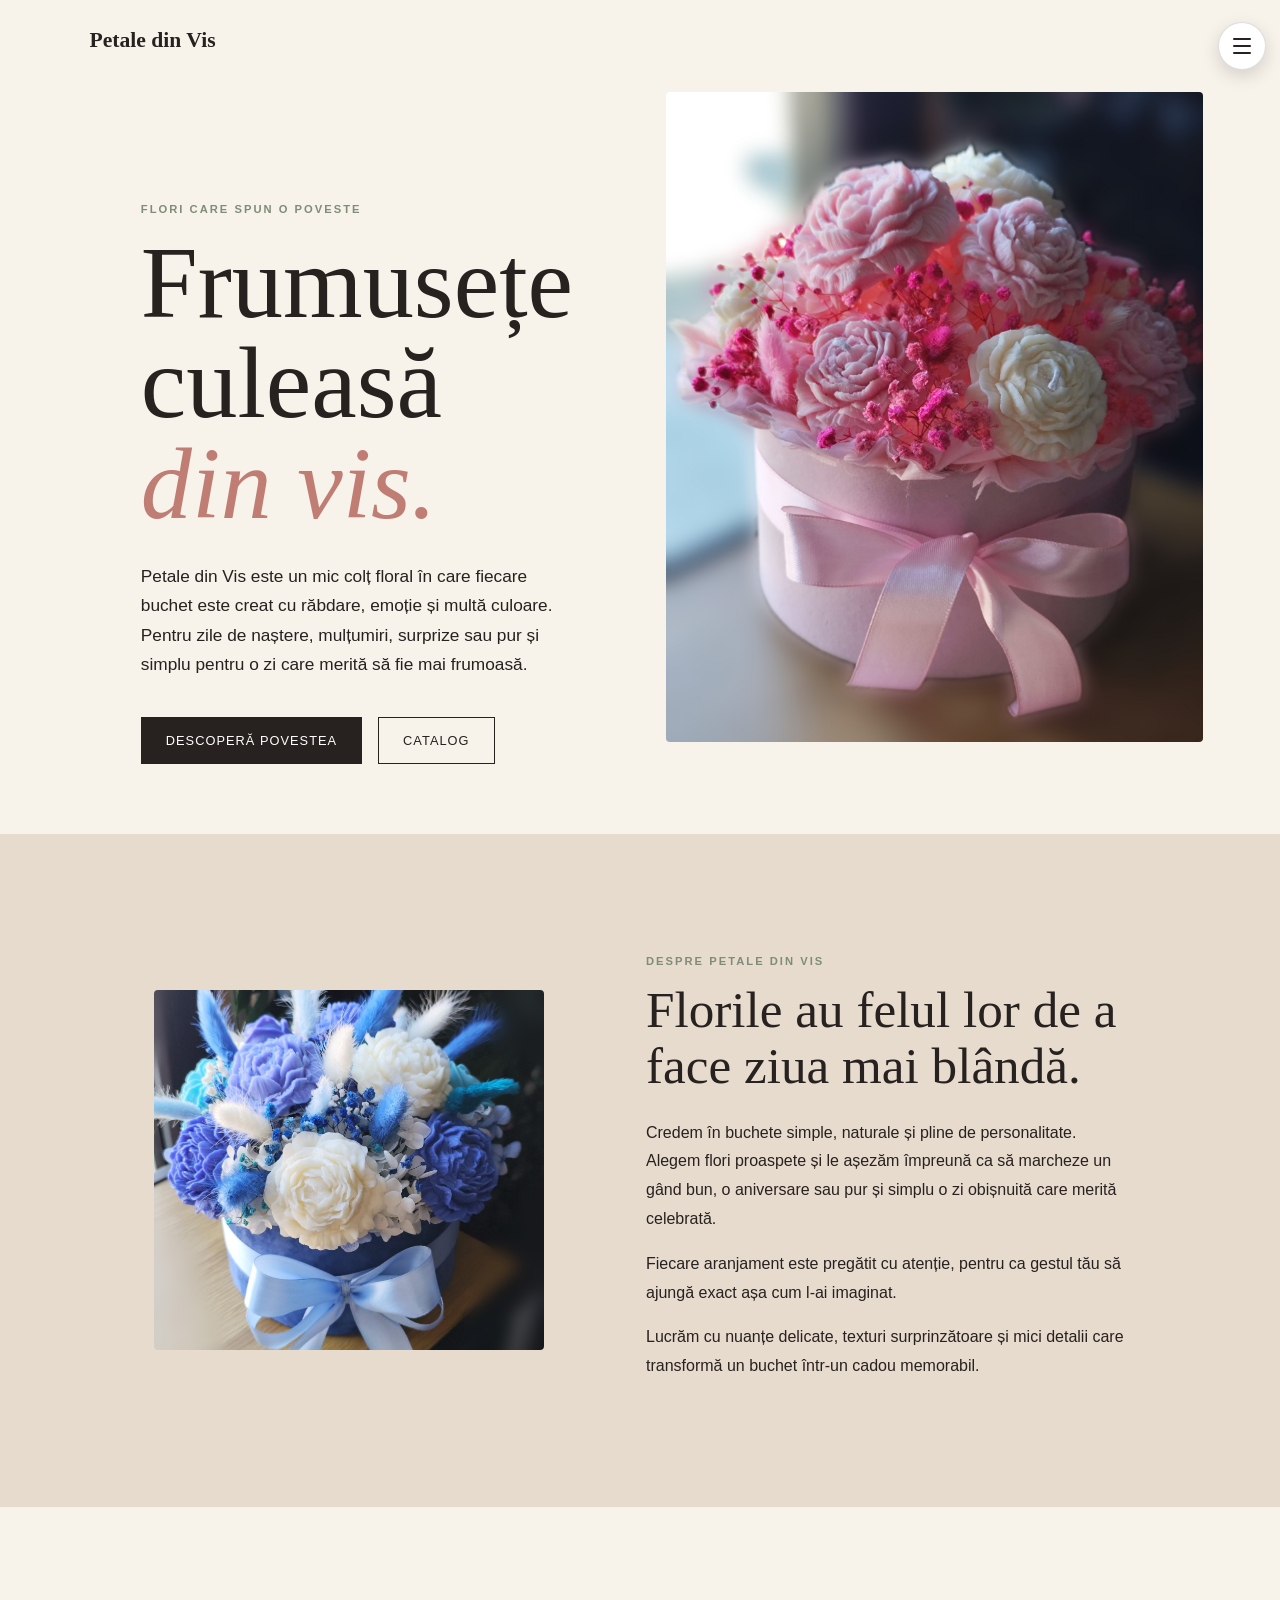
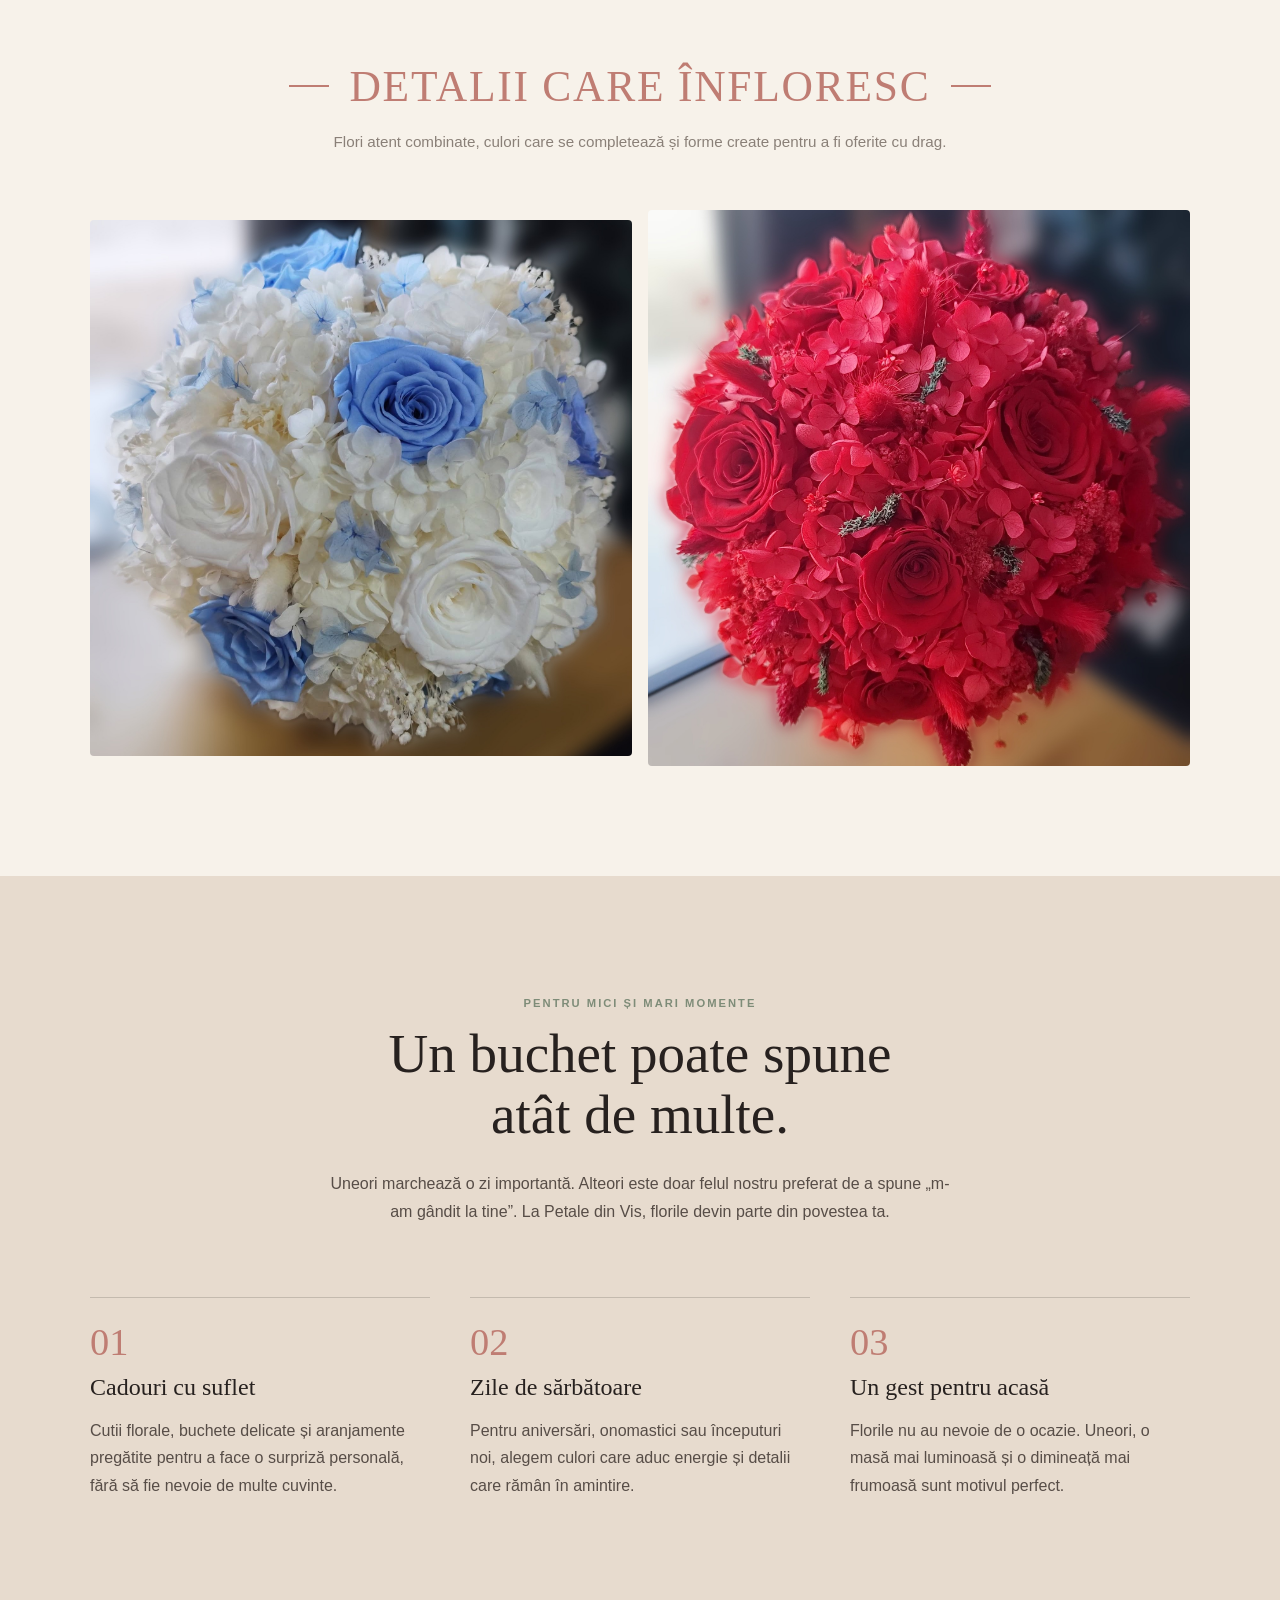
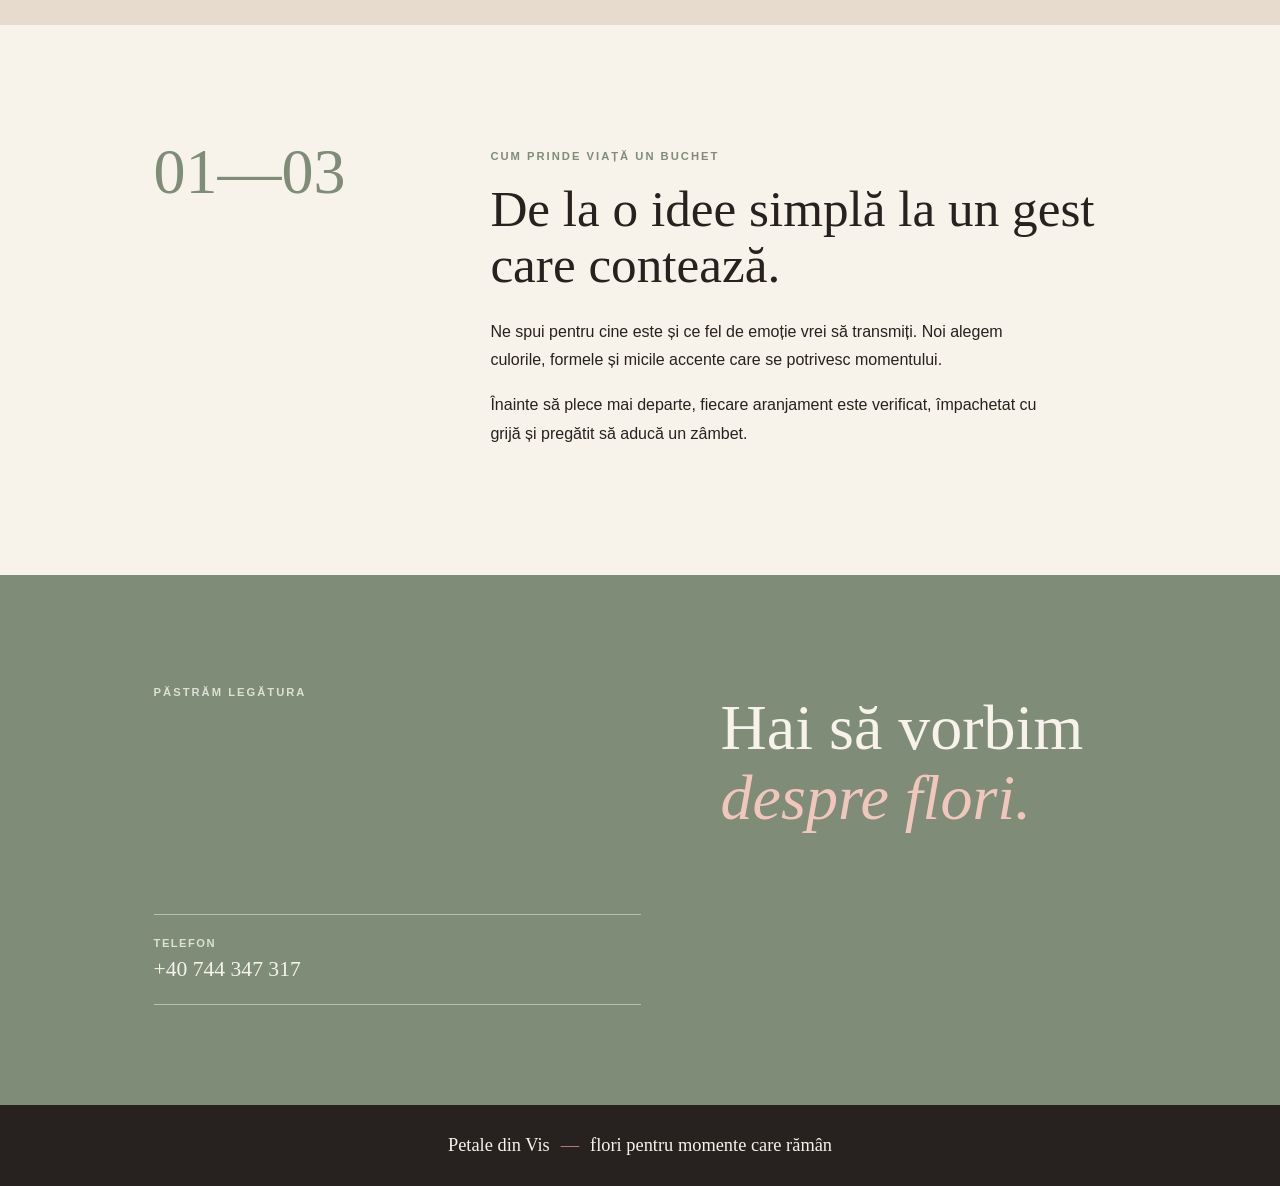
==== commit 7c55a3b7: "Simplify contact section to phone number only" ====
--- a/index.html
+++ b/index.html
@@ -142,30 +142,8 @@
       <section class="contact" id="contact">
         <p class="eyebrow">PĂSTRĂM LEGĂTURA</p>
         <h2>Hai să vorbim<br /><em>despre flori.</em></h2>
-        <div class="contact-right">
-          <div class="contact-details">
-            <div><span>Telefon</span><strong>+40 744 347 317</strong></div>
-          </div>
-          <form class="contact-form" id="contactForm" novalidate>
-            <div class="form-field">
-              <label for="cf-name">Nume</label>
-              <input type="text" id="cf-name" name="name" autocomplete="name" required />
-            </div>
-            <div class="form-field">
-              <label for="cf-email">Email</label>
-              <input type="email" id="cf-email" name="email" autocomplete="email" required />
-            </div>
-            <div class="form-field">
-              <label for="cf-message">Mesaj</label>
-              <textarea id="cf-message" name="message" rows="4" required></textarea>
-            </div>
-            <div class="form-field form-field--hp" aria-hidden="true">
-              <label for="cf-company">Companie</label>
-              <input type="text" id="cf-company" name="company" tabindex="-1" autocomplete="off" />
-            </div>
-            <button type="submit" class="button contact-form__submit" id="contactFormSubmit">Trimite mesajul</button>
-            <p class="contact-form__status" id="contactFormStatus" role="status" aria-live="polite"></p>
-          </form>
+        <div class="contact-details">
+          <div><span>Telefon</span><strong>+40 744 347 317</strong></div>
         </div>
       </section>
     </main>
--- a/style.css
+++ b/style.css
@@ -84,24 +84,10 @@
 .contact .eyebrow { color: #dce1d4; }
 .contact h2 { font-size: clamp(3.2rem, 5vw, 5.8rem); margin: 18px 0 0; }
 .contact h2 em { color: #f1c6bd; }
-.contact-right { display: flex; flex-direction: column; gap: 36px; }
 .contact-details { border-top: 1px solid rgba(255,255,255,.45); }
 .contact-details div { display: flex; flex-direction: column; gap: 8px; padding: 22px 0; border-bottom: 1px solid rgba(255,255,255,.45); }
 .contact-details span { font-size: .7rem; font-weight: 700; letter-spacing: .13em; text-transform: uppercase; color: #dce1d4; }
 .contact-details strong { font-family: Georgia, "Times New Roman", serif; font-size: 1.35rem; font-weight: normal; }
-
-.contact-form { display: flex; flex-direction: column; gap: 16px; }
-.form-field { display: flex; flex-direction: column; gap: 6px; }
-.form-field label { font-size: .7rem; font-weight: 700; letter-spacing: .13em; text-transform: uppercase; color: #dce1d4; }
-.form-field input, .form-field textarea { font-family: inherit; font-size: .95rem; color: var(--contact-text); background: rgba(255,255,255,.08); border: 1px solid rgba(255,255,255,.45); border-radius: 4px; padding: 11px 13px; resize: vertical; }
-.form-field input::placeholder, .form-field textarea::placeholder { color: rgba(255,255,255,.5); }
-.form-field input:focus, .form-field textarea:focus { outline: none; border-color: var(--rose); background: rgba(255,255,255,.14); }
-.form-field--hp { position: absolute; width: 1px; height: 1px; overflow: hidden; opacity: 0; pointer-events: none; }
-.contact-form__submit { align-self: flex-start; margin-top: 4px; }
-.contact-form__submit[disabled] { opacity: .6; cursor: default; }
-.contact-form__status { margin: 0; font-size: .85rem; min-height: 1.2em; }
-.contact-form__status.is-success { color: #d9f2c8; }
-.contact-form__status.is-error { color: #ffcfc4; }
 footer { background: var(--footer-bg); color: var(--footer-text); padding: 30px 7vw; text-align: center; font-family: Georgia, "Times New Roman", serif; font-size: 1.15rem; transition: background-color .25s ease, color .25s ease; }
 footer span { color: var(--rose); padding: 0 .4rem; }
 .catalog-hero { background: var(--bg-alt); padding: 28px 7vw 90px; }
@@ -190,7 +176,6 @@
   .gallery-heading .eyebrow::before, .gallery-heading .eyebrow::after { width: 20px; }
   .gallery-grid { grid-template-columns: 1fr; margin-top: 36px; }
   .contact { gap: 40px; }
-  .contact-right { gap: 28px; }
   .moments { padding: 60px 8vw; }
   .moments-intro { margin-bottom: 40px; }
   .moment-list { grid-template-columns: 1fr; gap: 28px; }
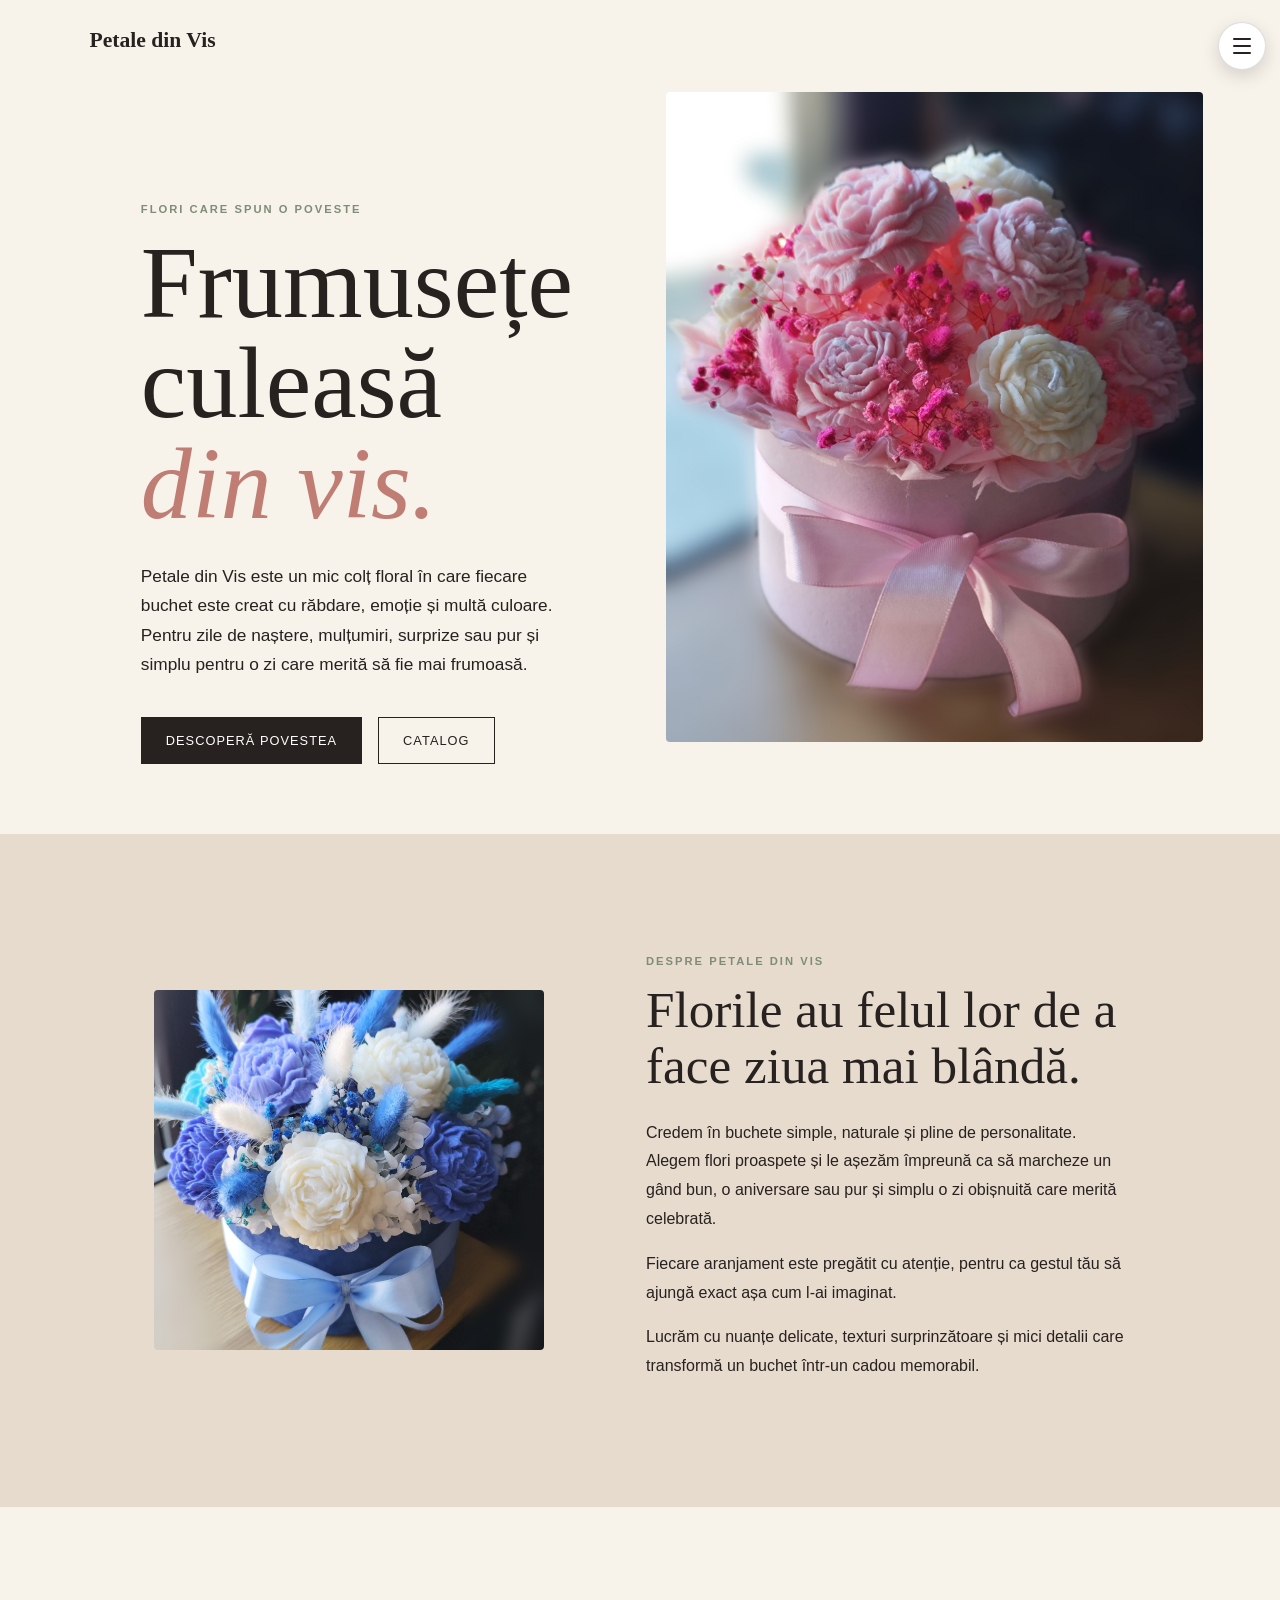
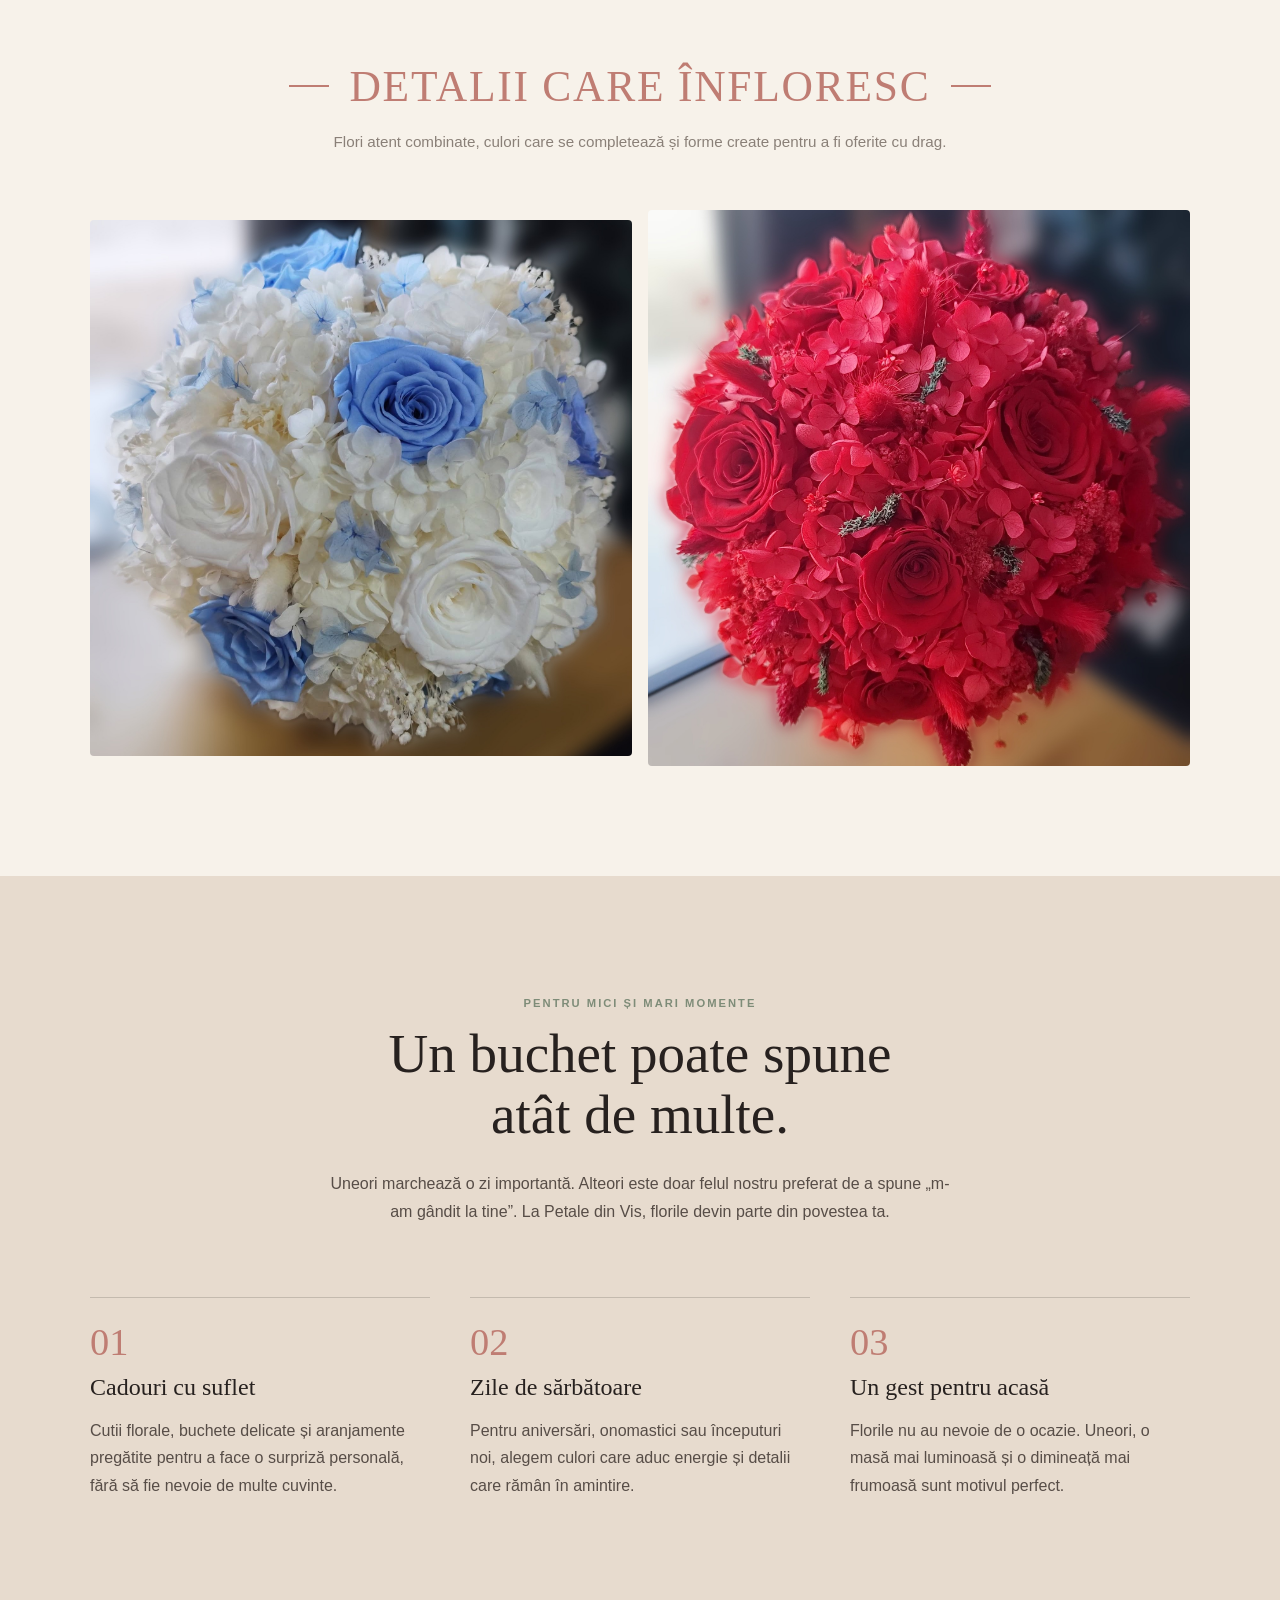
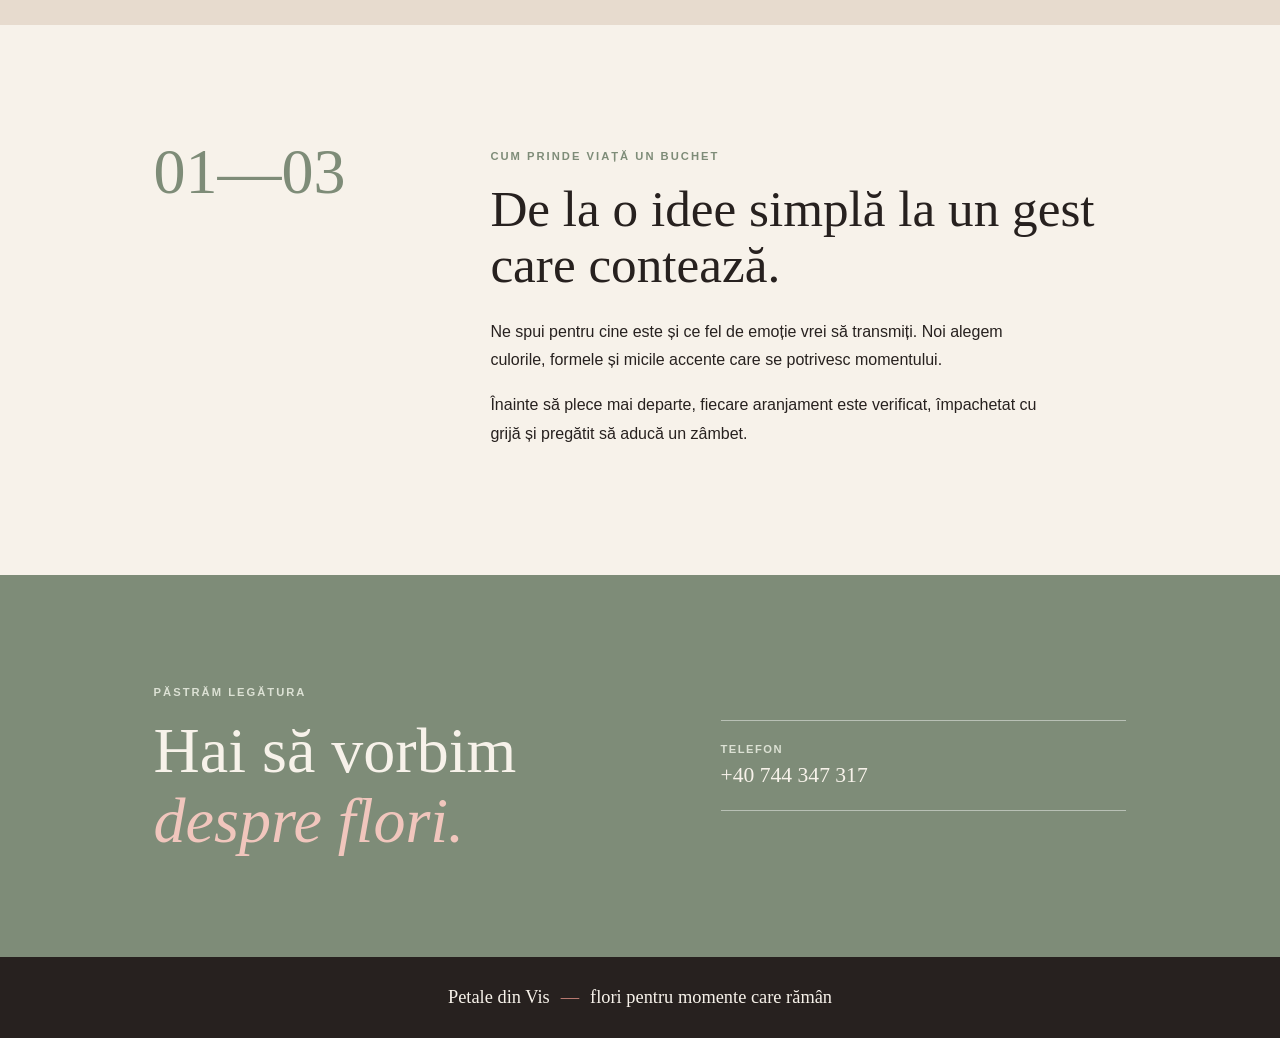
==== commit a24c2326: "Fix contact section grid so phone number sits level with heading" ====
--- a/index.html
+++ b/index.html
@@ -140,8 +140,10 @@
       </section>
 
       <section class="contact" id="contact">
-        <p class="eyebrow">PĂSTRĂM LEGĂTURA</p>
-        <h2>Hai să vorbim<br /><em>despre flori.</em></h2>
+        <div class="contact-copy">
+          <p class="eyebrow">PĂSTRĂM LEGĂTURA</p>
+          <h2>Hai să vorbim<br /><em>despre flori.</em></h2>
+        </div>
         <div class="contact-details">
           <div><span>Telefon</span><strong>+40 744 347 317</strong></div>
         </div>
--- a/style.css
+++ b/style.css
@@ -80,7 +80,7 @@
 .process-number { font-family: Georgia, "Times New Roman", serif; font-size: clamp(2.6rem, 5vw, 4.4rem); color: var(--sage); }
 .process-copy h2 { font-size: clamp(2.5rem, 4vw, 4.2rem); margin: 15px 0 24px; }
 .process-copy p { line-height: 1.8; max-width: 560px; }
-.contact { background: var(--contact-bg); color: var(--contact-text); padding: 100px 12vw; display: grid; grid-template-columns: 1.2fr 1fr; gap: 80px; align-items: start; transition: background-color .25s ease, color .25s ease; }
+.contact { background: var(--contact-bg); color: var(--contact-text); padding: 100px 12vw; display: grid; grid-template-columns: 1.2fr 1fr; gap: 80px; align-items: center; transition: background-color .25s ease, color .25s ease; }
 .contact .eyebrow { color: #dce1d4; }
 .contact h2 { font-size: clamp(3.2rem, 5vw, 5.8rem); margin: 18px 0 0; }
 .contact h2 em { color: #f1c6bd; }
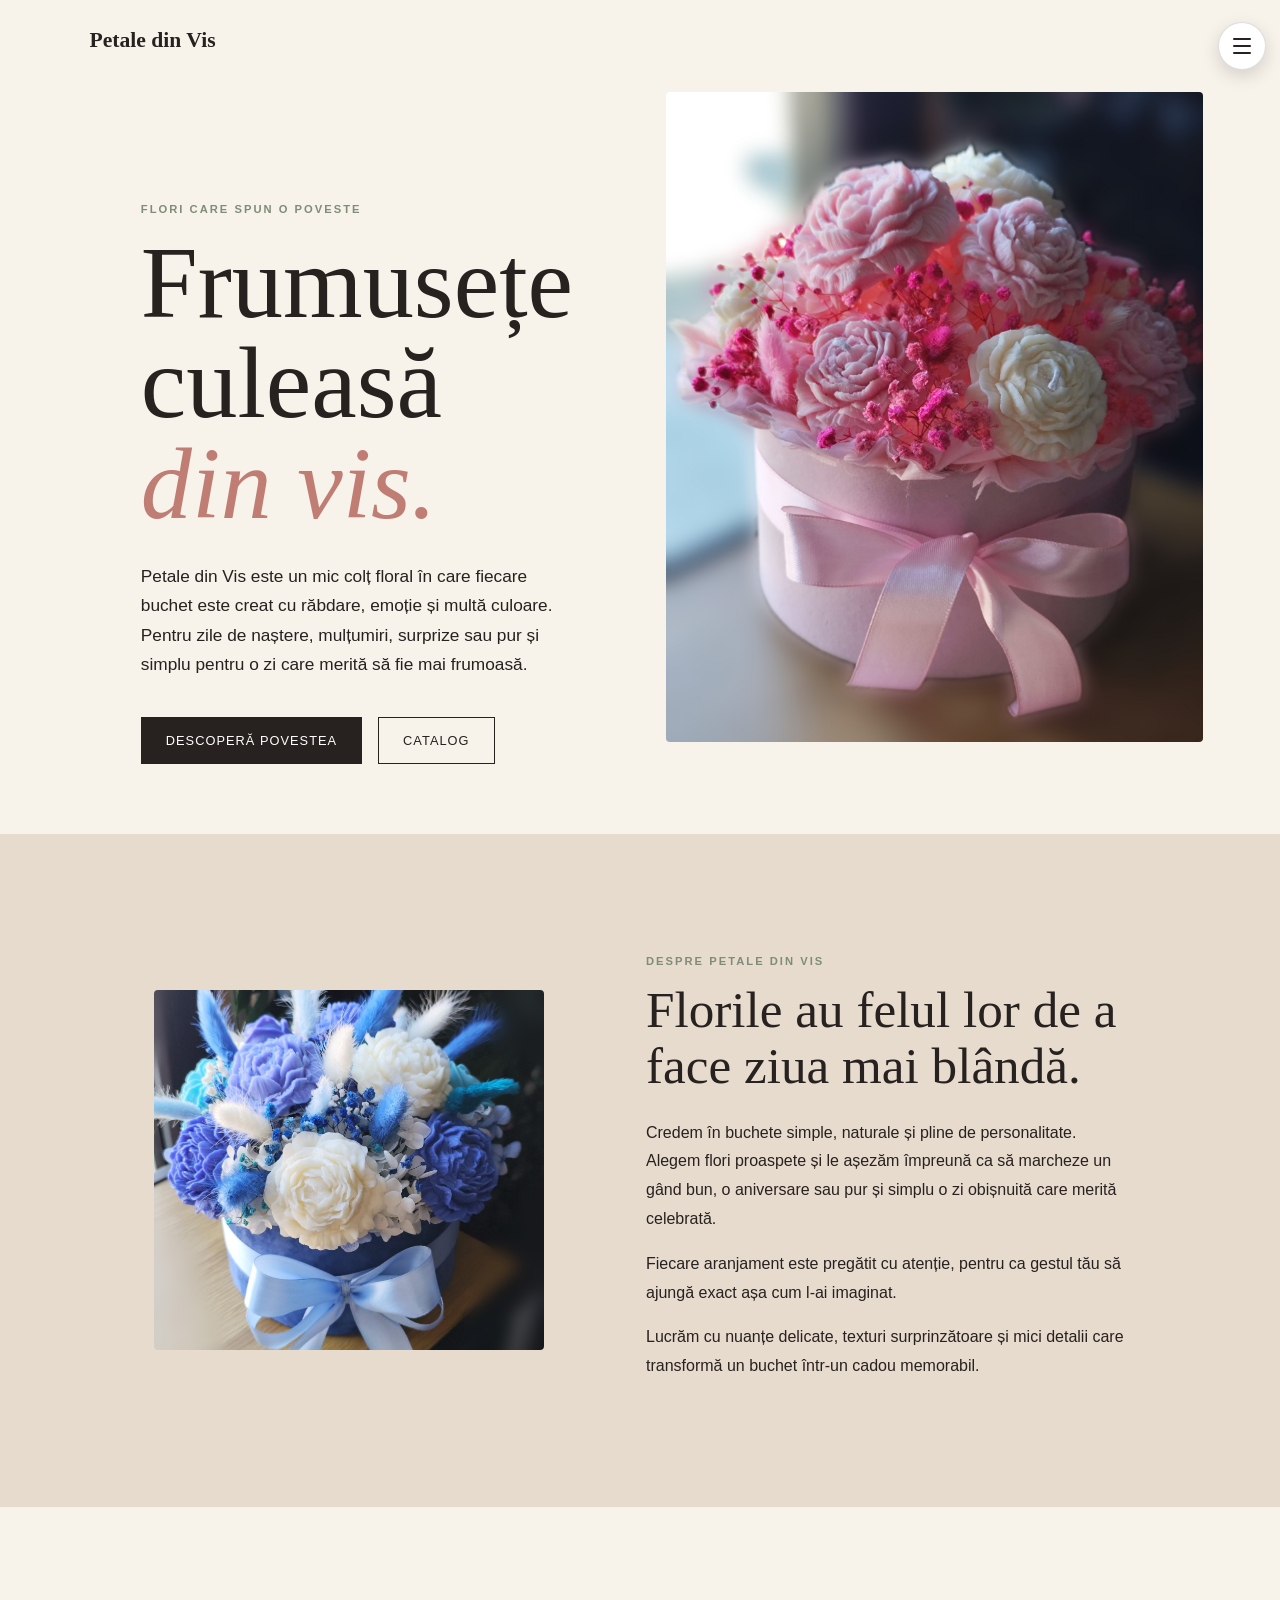
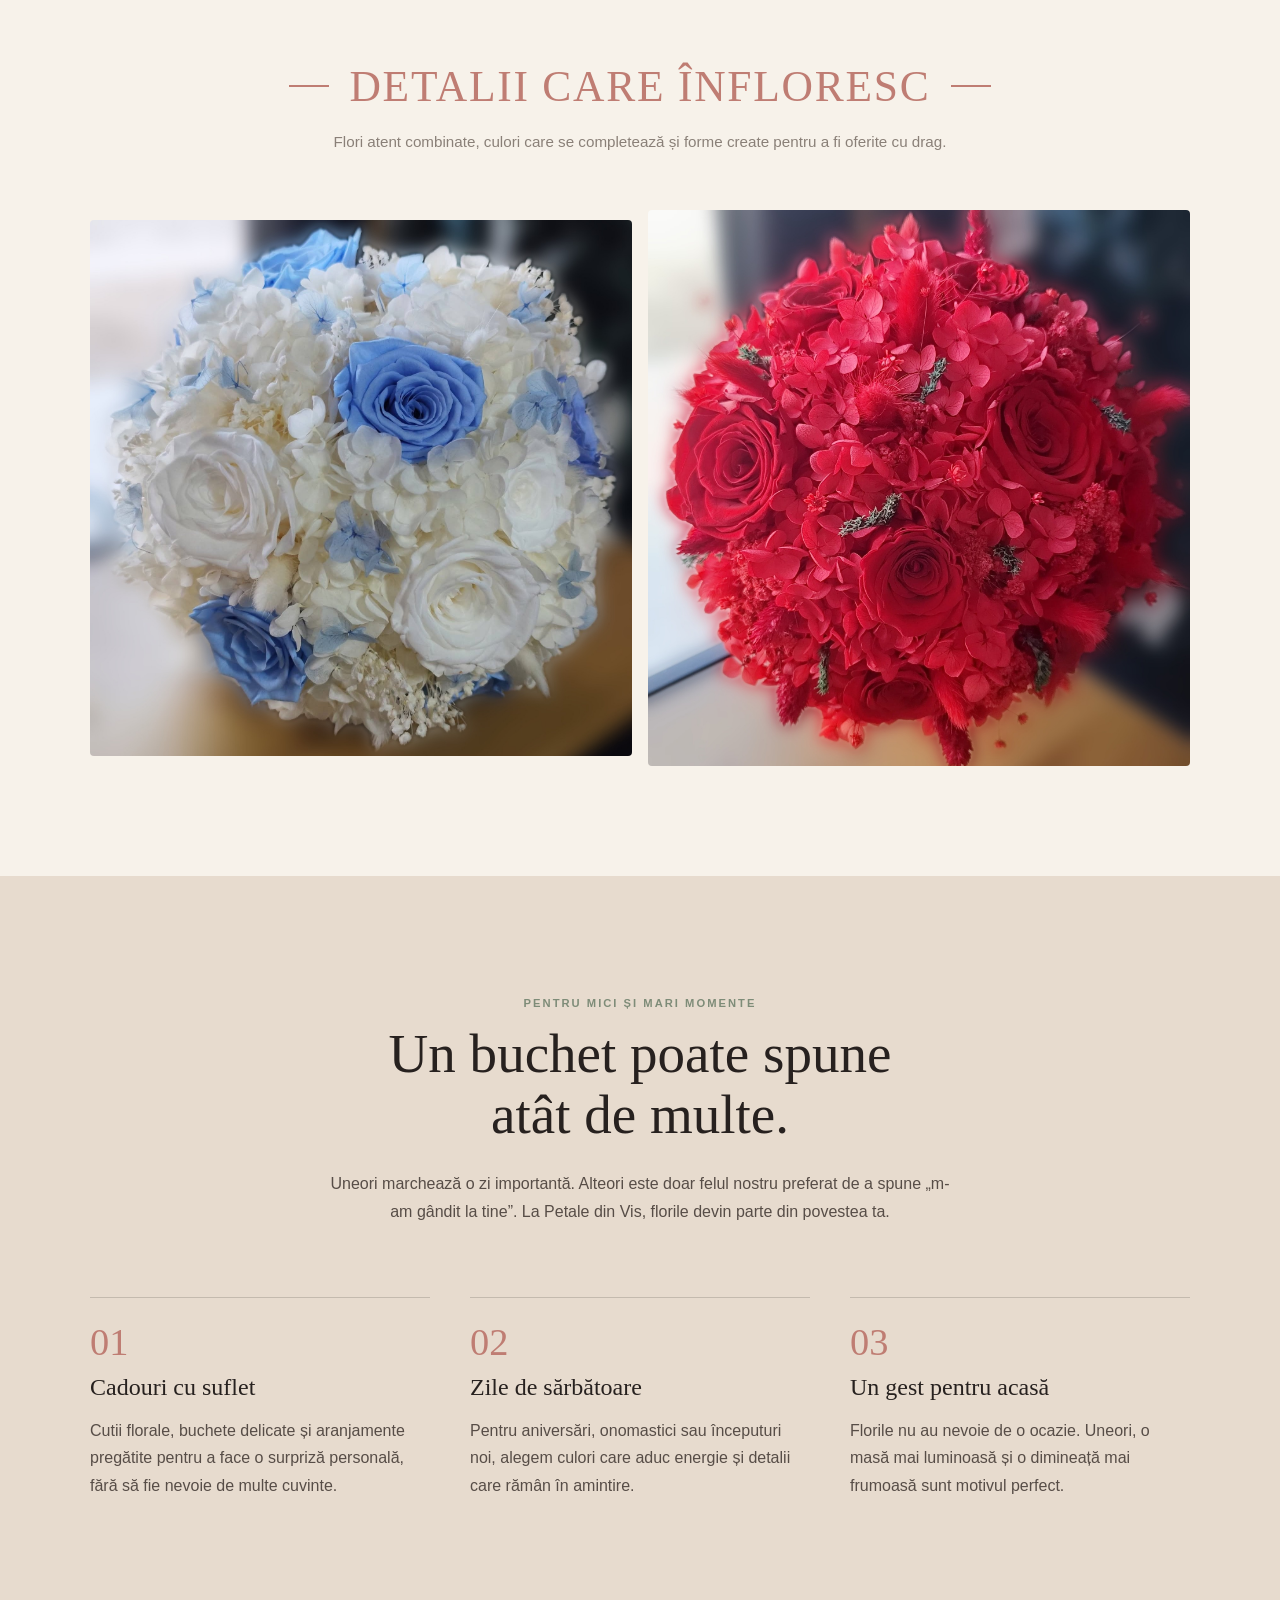
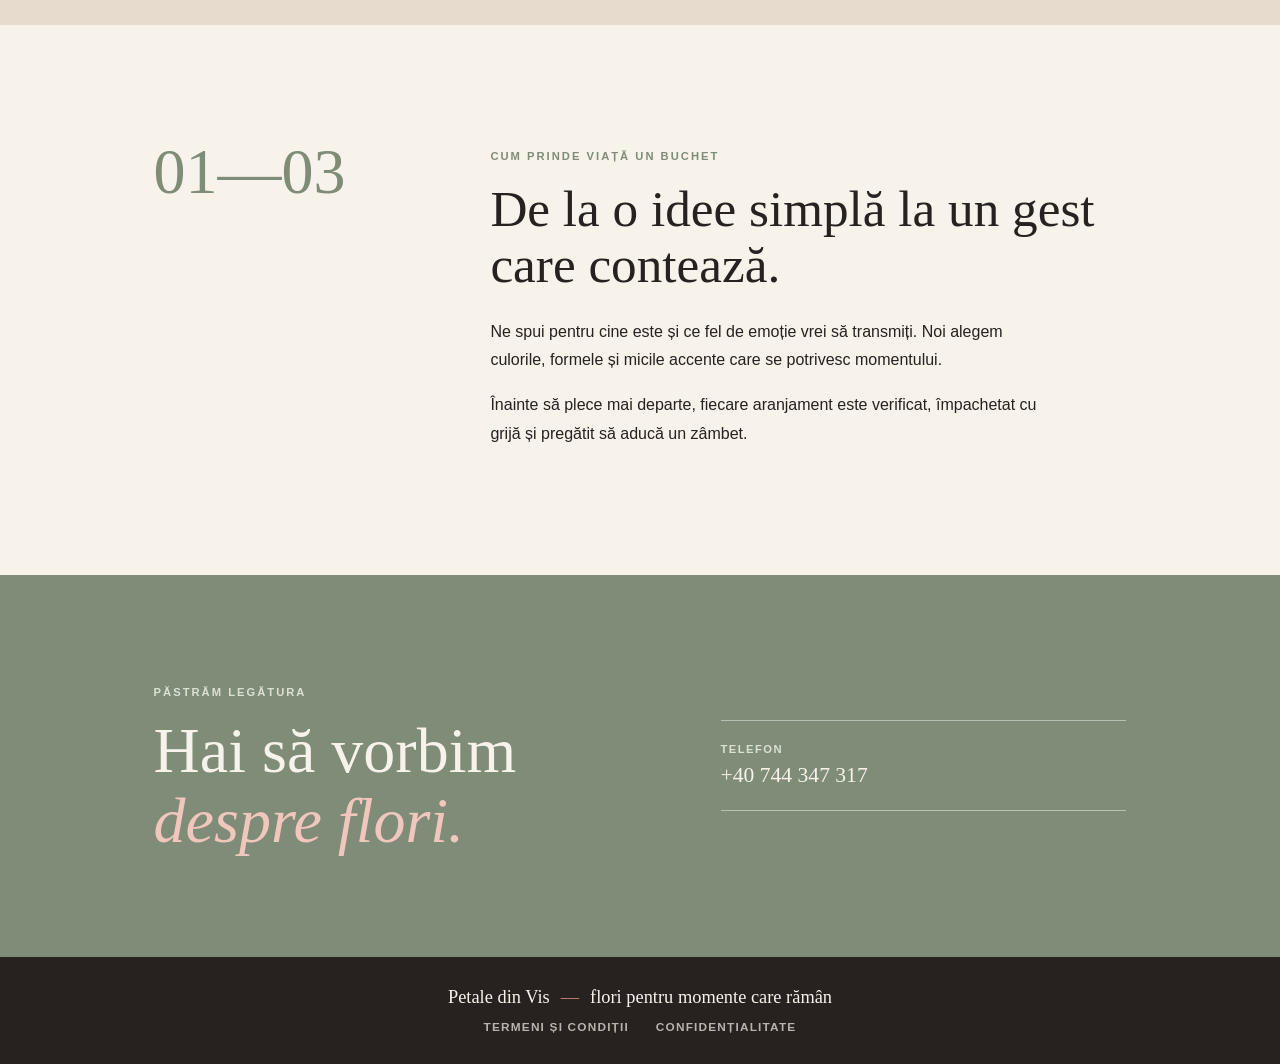
==== commit b3c5a7b1: "Add terms and privacy pages, linked from the footer Both pages reuse the existing head verbatim so t" ====
--- a/index.html
+++ b/index.html
@@ -34,9 +34,14 @@
       <div class="site-menu__group site-menu__group--actions">
         <p class="site-menu__eyebrow">Cont</p>
         <div class="site-menu__actions">
+          <div class="account-chip" id="accountChip" hidden>
+            <img class="account-chip__avatar" id="accountAvatar" src="" alt="" referrerpolicy="no-referrer" />
+            <span class="account-chip__name" id="accountName"></span>
+          </div>
           <button class="login-btn" id="loginBtn" type="button">
-            <svg viewBox="0 0 24 24" fill="none" stroke="currentColor" stroke-width="2" stroke-linecap="round" stroke-linejoin="round" aria-hidden="true"><path d="M20 21a8 8 0 0 0-16 0" /><circle cx="12" cy="7" r="4" /></svg>
-            Log in
+            <svg class="icon-person" viewBox="0 0 24 24" fill="none" stroke="currentColor" stroke-width="2" stroke-linecap="round" stroke-linejoin="round" aria-hidden="true"><path d="M20 21a8 8 0 0 0-16 0" /><circle cx="12" cy="7" r="4" /></svg>
+            <svg class="icon-logout" viewBox="0 0 24 24" fill="none" stroke="currentColor" stroke-width="2" stroke-linecap="round" stroke-linejoin="round" aria-hidden="true"><path d="M9 21H5a2 2 0 0 1-2-2V5a2 2 0 0 1 2-2h4" /><polyline points="16 17 21 12 16 7" /><line x1="21" y1="12" x2="9" y2="12" /></svg>
+            <span class="login-btn__label">Log in</span>
           </button>
           <button class="theme-toggle" id="themeToggle" type="button" aria-pressed="false">
             <span class="theme-toggle__label">Mod întunecat</span>
@@ -60,8 +65,7 @@
           <span>Continuă cu Google</span>
         </button>
         <p class="login-modal__note" id="googleSignInNote"></p>
-        <div class="login-modal__divider"><span>sau</span></div>
-        <button class="login-modal__close" id="loginModalClose" type="button">Am înțeles</button>
+        <button class="login-modal__close" id="loginModalClose" type="button" hidden>Am înțeles</button>
       </div>
     </div>
 
@@ -150,7 +154,13 @@
       </section>
     </main>
 
-    <footer>Petale din Vis <span>—</span> flori pentru momente care rămân</footer>
+    <footer>
+      <p class="footer-tagline">Petale din Vis <span>—</span> flori pentru momente care rămân</p>
+      <p class="footer-links">
+        <a href="termeni.html">Termeni și condiții</a>
+        <a href="confidentialitate.html">Confidențialitate</a>
+      </p>
+    </footer>
     <script src="script.js"></script>
   </body>
 </html>
--- a/style.css
+++ b/style.css
@@ -90,6 +90,20 @@
 .contact-details strong { font-family: Georgia, "Times New Roman", serif; font-size: 1.35rem; font-weight: normal; }
 footer { background: var(--footer-bg); color: var(--footer-text); padding: 30px 7vw; text-align: center; font-family: Georgia, "Times New Roman", serif; font-size: 1.15rem; transition: background-color .25s ease, color .25s ease; }
 footer span { color: var(--rose); padding: 0 .4rem; }
+footer p { margin: 0; }
+.footer-links { margin-top: 12px; font-family: Arial, Helvetica, sans-serif; font-size: .74rem; font-weight: 700; letter-spacing: .1em; text-transform: uppercase; }
+.footer-links a { color: var(--footer-text); opacity: .7; text-decoration: none; padding: 0 .7rem; transition: opacity .2s ease, color .2s ease; }
+.footer-links a:hover { opacity: 1; color: var(--rose); }
+
+.legal { max-width: 740px; margin: 0 auto; padding: 80px 7vw 100px; }
+.legal h2 { font-size: clamp(1.35rem, 2.2vw, 1.8rem); margin: 42px 0 12px; }
+.legal h2:first-of-type { margin-top: 0; }
+.legal p, .legal li { line-height: 1.85; color: var(--muted); }
+.legal ul { padding-left: 1.15rem; margin: 0 0 18px; }
+.legal li { margin-bottom: 10px; }
+.legal a { color: var(--rose); }
+.legal strong { color: var(--ink); }
+.legal-updated { font-size: .82rem; letter-spacing: .04em; color: var(--muted-2); margin-bottom: 42px; }
 .catalog-hero { background: var(--bg-alt); padding: 28px 7vw 90px; }
 .catalog-intro { max-width: 640px; margin: 90px auto 0; text-align: center; }
 .catalog-intro h1 { font-size: clamp(3rem, 6vw, 5.2rem); }
@@ -135,6 +149,14 @@
 .login-btn { display: inline-flex; align-items: center; gap: 8px; background: transparent; border: 1px solid var(--ink); color: var(--ink); padding: 10px 18px; font-size: .72rem; font-weight: 700; letter-spacing: .08em; text-transform: uppercase; cursor: pointer; border-radius: 999px; transition: background-color .2s ease, color .2s ease, border-color .25s ease; }
 .login-btn:hover { background: var(--ink); color: var(--paper); }
 .login-btn svg { width: 15px; height: 15px; flex-shrink: 0; }
+.login-btn .icon-logout { display: none; }
+.login-btn.is-authed .icon-person { display: none; }
+.login-btn.is-authed .icon-logout { display: block; }
+
+.account-chip { display: flex; align-items: center; gap: 9px; padding: 4px 14px 4px 4px; border-radius: 999px; background: var(--surface); border: 1px solid var(--surface-border); }
+.account-chip[hidden] { display: none; }
+.account-chip__avatar { width: 28px; height: 28px; border-radius: 50%; object-fit: cover; display: block; background: var(--bg-alt); }
+.account-chip__name { font-size: .78rem; font-weight: 600; color: var(--ink); max-width: 140px; overflow: hidden; text-overflow: ellipsis; white-space: nowrap; }
 
 .theme-toggle { display: flex; align-items: center; gap: 8px; background: transparent; border: 1px solid var(--surface-border); color: var(--ink); padding: 5px; border-radius: 999px; cursor: pointer; }
 .theme-toggle__track { position: relative; width: 42px; height: 24px; border-radius: 999px; background: var(--bg-alt); transition: background-color .25s ease; }
@@ -156,10 +178,9 @@
 .google-btn { display: flex; align-items: center; justify-content: center; gap: 10px; width: 100%; background: var(--surface); color: var(--ink); border: 1px solid var(--surface-border); padding: 12px 18px; font-size: .82rem; font-weight: 600; letter-spacing: .01em; cursor: pointer; border-radius: 999px; transition: box-shadow .2s ease, transform .15s ease; }
 .google-btn:hover { box-shadow: 0 6px 16px rgba(0,0,0,.15); transform: translateY(-1px); }
 .google-btn svg { width: 18px; height: 18px; flex-shrink: 0; }
-.login-modal__divider { display: flex; align-items: center; gap: 12px; color: var(--muted-2); font-size: .7rem; letter-spacing: .1em; text-transform: uppercase; margin: 18px 0; }
-.login-modal__divider::before, .login-modal__divider::after { content: ""; flex: 1; height: 1px; background: var(--surface-border); }
-.login-modal__note { font-size: .78rem; color: var(--muted-2); margin: -6px 0 18px; min-height: 1.2em; }
-.login-modal__close { background: var(--button-bg); color: var(--button-text); border: none; padding: 11px 22px; font-size: .72rem; font-weight: 700; letter-spacing: .06em; text-transform: uppercase; cursor: pointer; border-radius: 999px; width: 100%; }
+.login-modal__note { font-size: .78rem; color: var(--muted-2); margin: 18px 0; min-height: 1.2em; }
+.login-modal__close { background: var(--button-bg); color: var(--button-text); border: none; padding: 11px 22px; font-size: .72rem; font-weight: 700; letter-spacing: .06em; text-transform: uppercase; cursor: pointer; border-radius: 999px; width: 100%; margin-top: 4px; }
+.login-modal__close[hidden] { display: none; }
 @media (max-width: 720px) {
   body { padding-left: env(safe-area-inset-left); padding-right: env(safe-area-inset-right); }
   .hero { min-height: auto; padding: max(20px, env(safe-area-inset-top)) 6vw 50px; }
@@ -183,6 +204,10 @@
   .catalog-hero { padding: 20px 6vw 60px; }
   .catalog-intro { margin-top: 60px; }
   .catalog-grid { padding: 60px 8vw; gap: 28px; }
+  .legal { padding: 55px 8vw 75px; }
+  .legal h2 { margin: 34px 0 10px; }
+  .legal-updated { margin-bottom: 32px; }
+  .footer-links a { display: inline-block; padding: 4px .7rem; }
   .menu-toggle { width: 42px; height: 42px; right: max(12px, env(safe-area-inset-right)); }
   .site-menu { height: 15vh; min-height: 260px; flex-direction: column; align-items: flex-start; justify-content: center; gap: 16px; padding: 20px 6vw; padding-right: calc(6vw + 54px); padding-top: max(20px, env(safe-area-inset-top)); }
   .site-menu__divider { display: none; }
